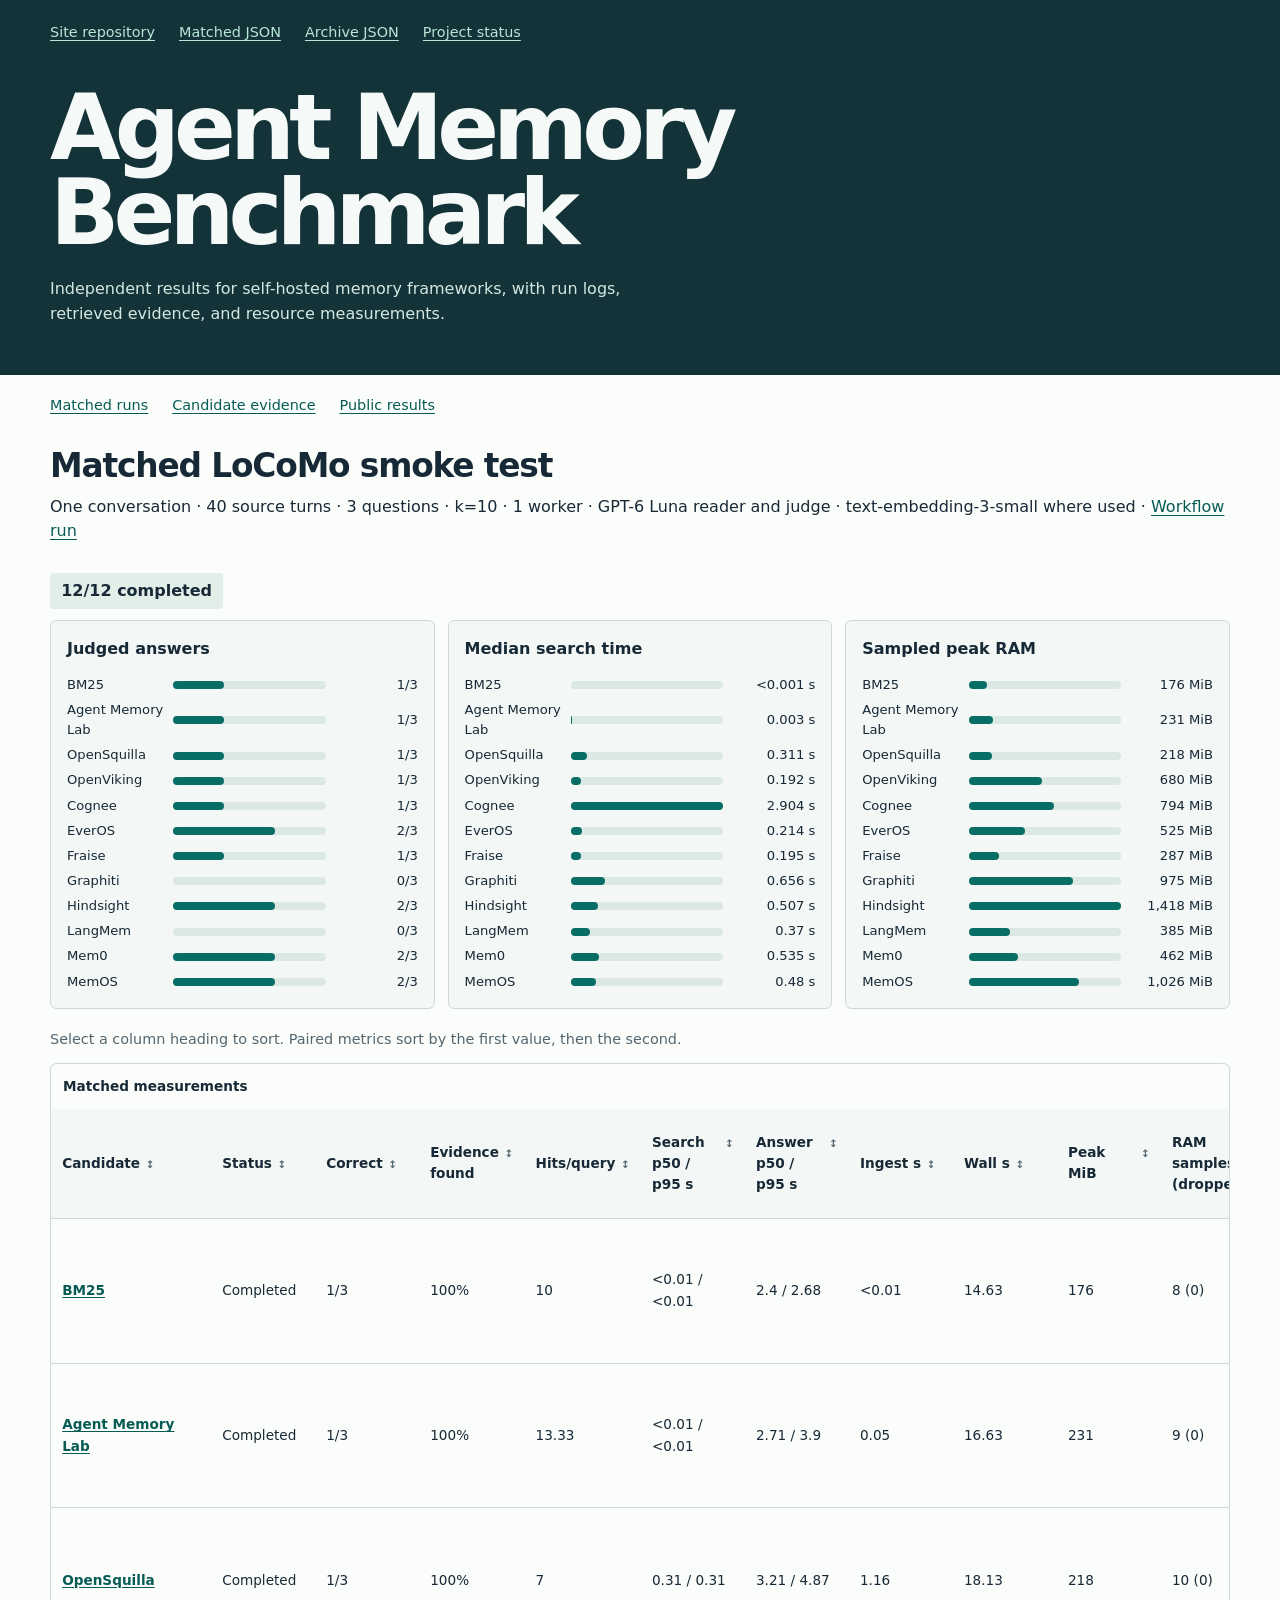
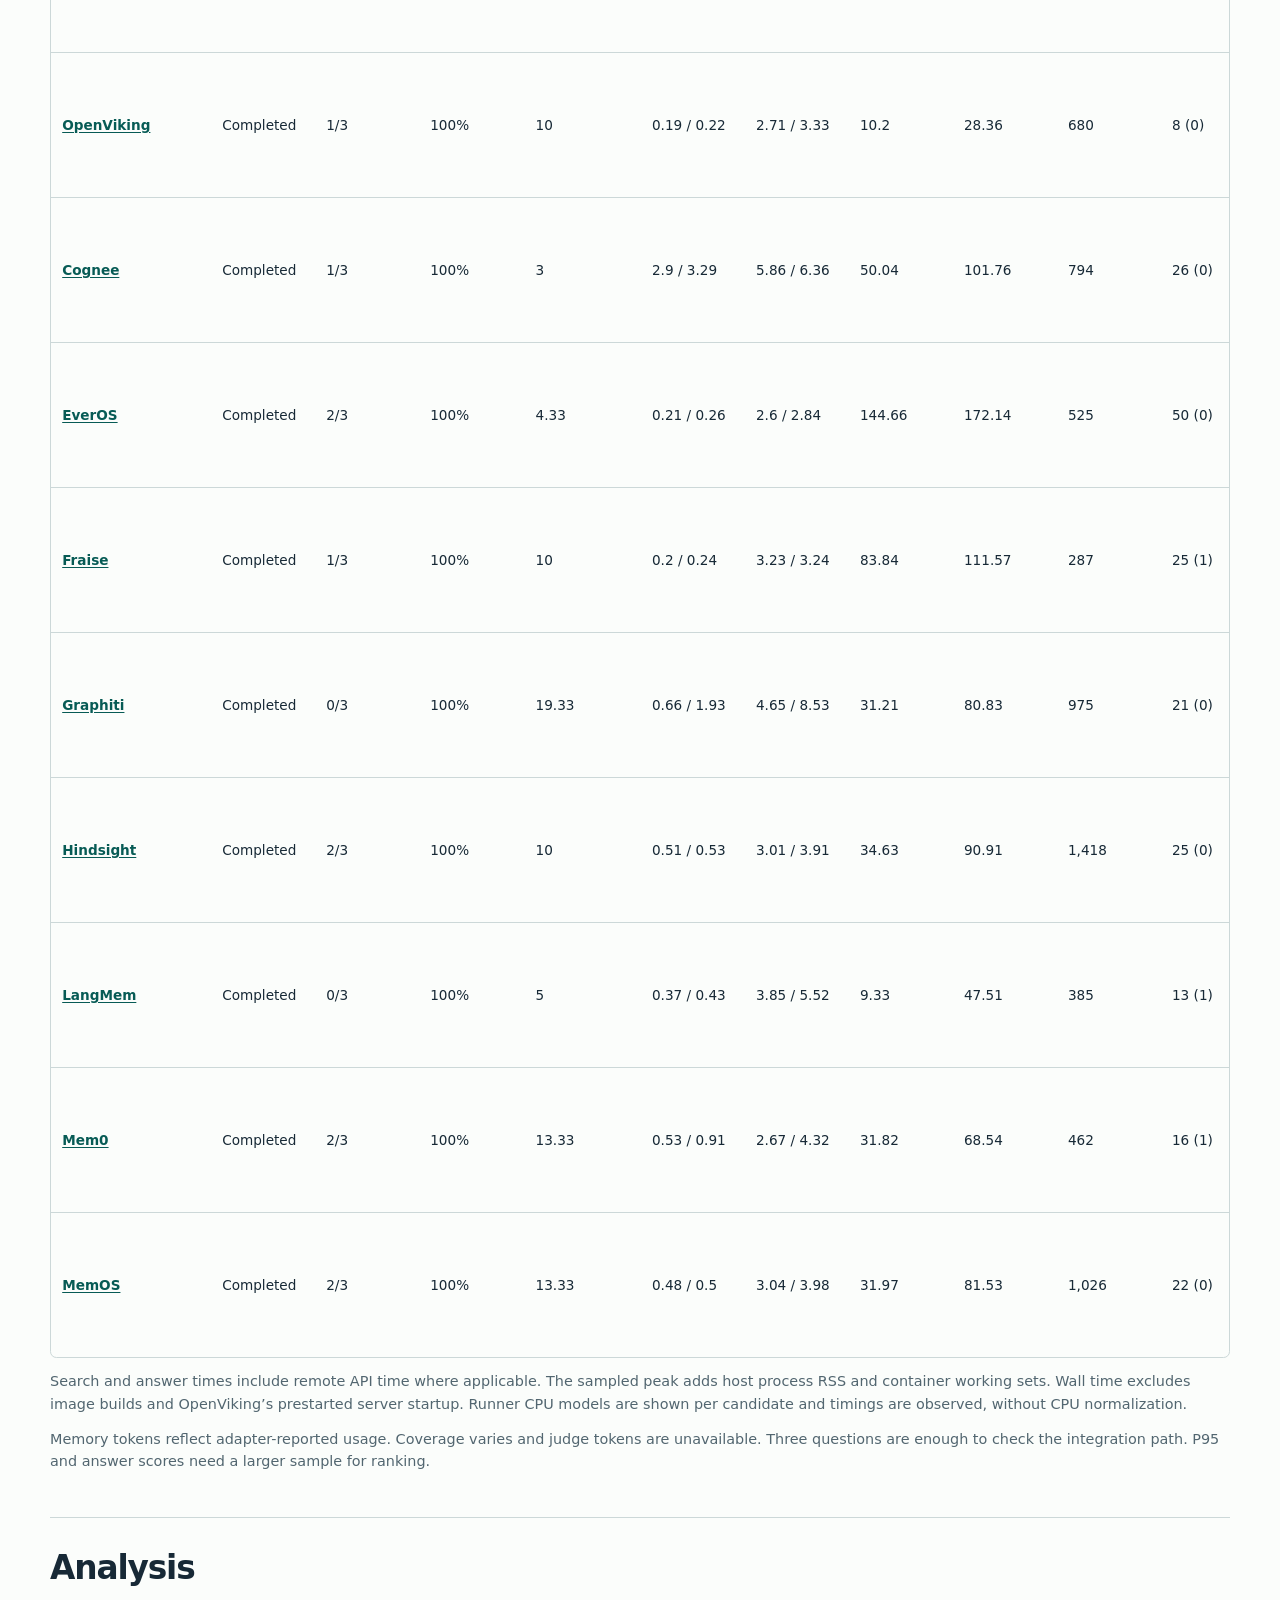
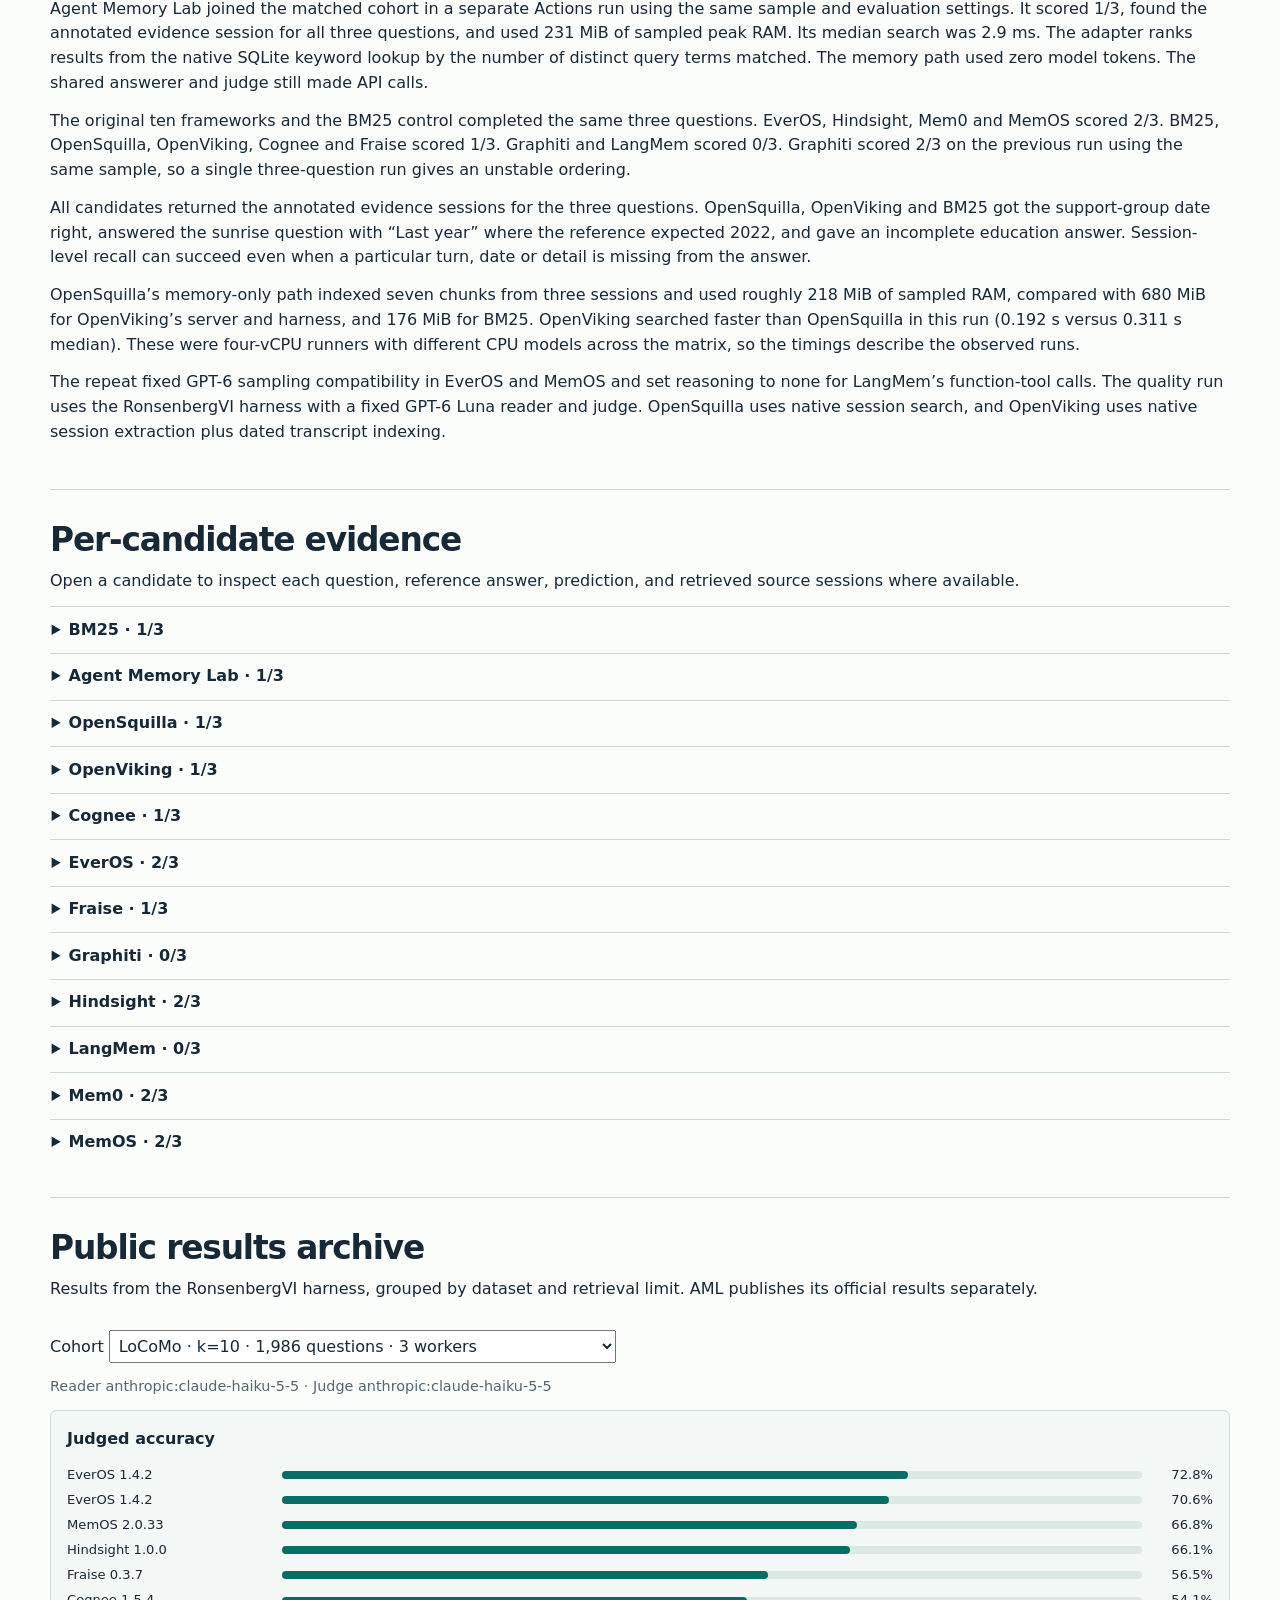
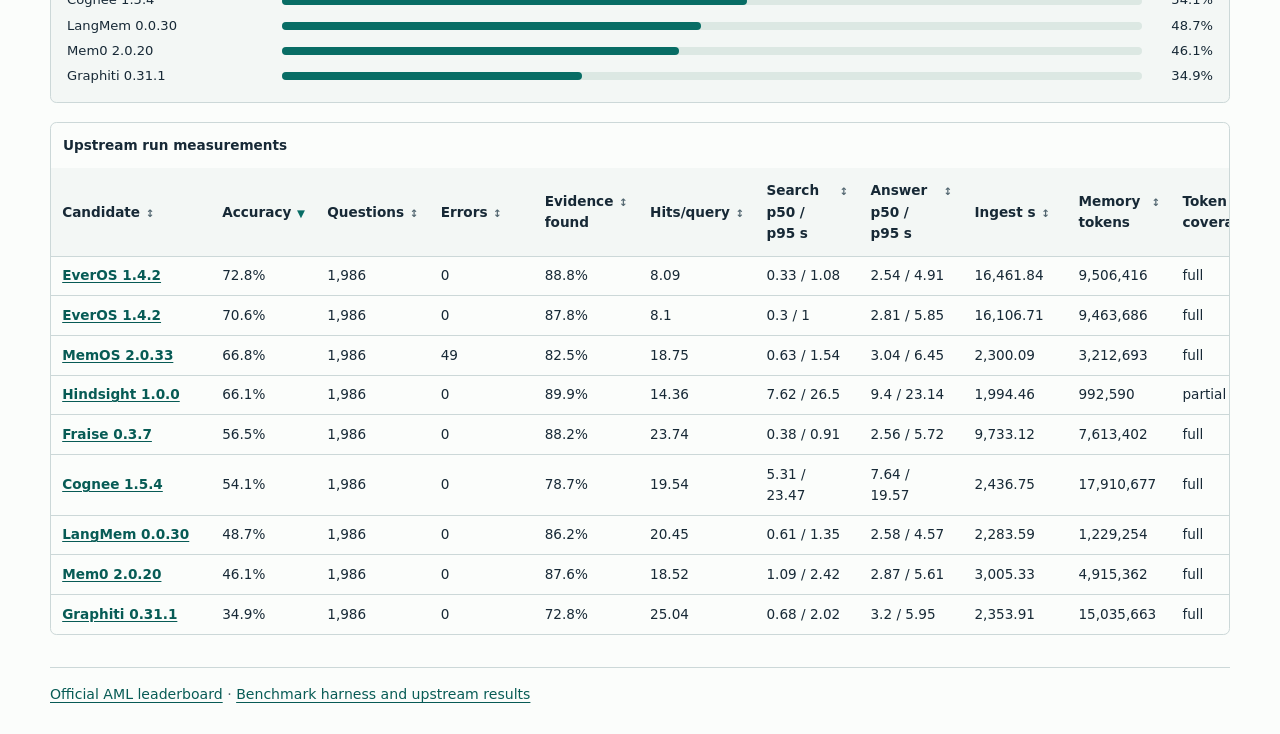
==== site/index.html @ 1ddfe149 "docs: record the Agent Memory Lab comparison" ====
<!doctype html>
<html lang="en">
<head>
  <meta charset="utf-8">
  <meta name="viewport" content="width=device-width,initial-scale=1">
  <title>Agent Memory Benchmark | Independent results</title>
  <link rel="stylesheet" href="style.css?v=3">
  <script src="dashboard.js?v=4" defer></script>
</head>
<body>
  <header>
    <div class="wrap">
      <nav aria-label="Sources">
        <a href="https://github.com/yulongbai-nov/agent-memory-leaderboard">Site repository</a>
        <a href="results.json?v=4">Matched JSON</a>
        <a href="archive.json">Archive JSON</a>
        <a href="https://github.com/yulongbai-nov/agent-memory-leaderboard/blob/feat/textual-memory-adapters/PROJECT_STATUS.md">Project status</a>
      </nav>
      <h1>Agent Memory<br>Benchmark</h1>
      <p>Independent results for self-hosted memory frameworks, with run logs, retrieved evidence, and resource measurements.</p>
    </div>
  </header>
  <main class="wrap">
    <nav class="sections" aria-label="Leaderboard sections">
      <a href="#matched">Matched runs</a><a href="#evidence-title">Candidate evidence</a><a href="#archive">Public results</a>
    </nav>
    <section aria-labelledby="matched">
      <div class="section-heading">
        <div><h2 id="matched">Matched LoCoMo smoke test</h2><p id="protocol">One conversation · 40 source turns · 3 questions · k=10 · 1 worker</p></div>
        <span id="completion" role="status">Loading results…</span>
      </div>
      <div id="charts" class="charts"></div>
      <p class="note">Select a column heading to sort. Paired metrics sort by the first value, then the second.</p>
      <div class="scroller" tabindex="0" role="region" aria-label="Matched measurements">
        <table id="matched-table"><caption>Matched measurements</caption></table>
      </div>
      <p class="note">Search and answer times include remote API time where applicable. The sampled peak adds host process RSS and container working sets. Wall time excludes image builds and OpenViking’s prestarted server startup. Runner CPU models are shown per candidate and timings are observed, without CPU normalization.</p>
      <p class="note">Memory tokens reflect adapter-reported usage. Coverage varies and judge tokens are unavailable. Three questions are enough to check the integration path. P95 and answer scores need a larger sample for ranking.</p>
    </section>
    <section aria-labelledby="findings">
      <h2 id="findings">Analysis</h2>
      <div id="analysis"></div>
    </section>
    <section aria-labelledby="evidence-title">
      <h2 id="evidence-title">Per-candidate evidence</h2>
      <p>Open a candidate to inspect each question, reference answer, prediction, and retrieved source sessions where available.</p>
      <div id="evidence"></div>
    </section>
    <section aria-labelledby="archive">
      <div class="section-heading">
        <div><h2 id="archive">Public results archive</h2><p>Results from the RonsenbergVI harness, grouped by dataset and retrieval limit. AML publishes its official results separately.</p></div>
        <label>Cohort <select id="cohort"></select></label>
      </div>
      <p id="archive-models" class="note"></p>
      <div id="archive-chart" class="charts"></div>
      <div class="scroller" tabindex="0" role="region" aria-label="Upstream run measurements">
        <table id="archive-table"><caption>Upstream run measurements</caption></table>
      </div>
    </section>
  </main>
  <footer><div class="wrap">
    <p><a href="https://agentmemoryleaderboard.ai/home">Official AML leaderboard</a> · <a href="https://github.com/RonsenbergVI/agent-memory-benchmarks">Benchmark harness and upstream results</a></p>
  </div></footer>
</body>
</html>
---- site/style.css ----
:root {
  color-scheme: light;
  --ink: #172936;
  --muted: #526670;
  --accent: #086d65;
  --rule: #ccd8d8;
  --surface: #f3f7f5;
  font: 16px/1.55 "Instrument Sans", Inter, system-ui, sans-serif;
  color: var(--ink);
  background: #fbfdfb;
}
* { box-sizing: border-box; }
body { margin: 0; }
.wrap { width: min(1180px, calc(100% - 2.5rem)); margin: 0 auto; }
header { background: #143338; color: #f5faf8; padding: 1.3rem 0 3rem; }
nav { display: flex; flex-wrap: wrap; gap: .7rem 1.5rem; font-size: .9rem; }
header a { color: #b7e5d8; }
h1 { font-size: clamp(2.8rem, 8vw, 5.7rem); line-height: .94; letter-spacing: -.065em; margin: 2.6rem 0 1.3rem; }
h2 { line-height: 1.15; margin: 0 0 .55rem; letter-spacing: -.035em; font-size: clamp(1.45rem, 4vw, 2.05rem); }
h3 { font-size: 1rem; margin: 0 0 .8rem; }
p { margin: 0 0 .8rem; }
header p { color: #d4e7e2; max-width: 36rem; margin: 0; }
section { padding: 2rem 0; border-bottom: 1px solid var(--rule); }
.section-heading { display: flex; justify-content: space-between; align-items: start; gap: 1rem; flex-wrap: wrap; margin-bottom: .7rem; }
#completion { background: #e2efe9; padding: .35rem .7rem; font-weight: 650; border-radius: .25rem; }
a { color: #075b55; text-underline-offset: .18em; }
a:focus-visible, summary:focus-visible, select:focus-visible, .scroller:focus-visible { outline: 2px solid var(--accent); outline-offset: 2px; }
.charts { display: grid; grid-template-columns: repeat(auto-fit, minmax(min(100%, 300px), 1fr)); gap: .8rem; margin-bottom: 1.2rem; }
.chart { background: var(--surface); border: 1px solid var(--rule); padding: 1rem; border-radius: .4rem; }
.chart-row { display: grid; grid-template-columns: 6.2rem minmax(2rem, 1fr) 5.3rem; align-items: center; gap: .45rem; font-size: .82rem; }
.chart-row + .chart-row { margin-top: .3rem; }
.chart-value { text-align: right; }
.track { display: block; height: .5rem; background: #dce8e3; border-radius: 1rem; }
.fill { display: block; height: 100%; background: var(--accent); border-radius: inherit; }
.scroller { overflow-x: auto; border: 1px solid var(--rule); border-radius: .4rem; }
table { border-collapse: collapse; width: 100%; font-size: .85rem; }
caption { text-align: left; font-weight: 700; padding: .75rem; }
td, th { text-align: left; padding: .55rem .7rem; border-bottom: 1px solid var(--rule); min-width: 6.5rem; }
thead { background: var(--surface); }
tbody tr:last-child > * { border-bottom: 0; }
td, .chart-value { font-variant-numeric: tabular-nums; }
td:first-child, th:first-child { min-width: 10rem; }
.note { font-size: .9rem; color: var(--muted); margin-top: .75rem; }
details { border-top: 1px solid var(--rule); padding: .65rem .1rem; }
summary { cursor: pointer; font-weight: 650; }
.details-body { padding: .7rem 1rem 0; }
.question { padding: .7rem 0; border-top: 1px solid var(--rule); }
.question p { margin: .2rem 0; overflow-wrap: anywhere; }
select { font: inherit; padding: .3rem; max-width: min(100%, 42rem); color: inherit; }
footer { font-size: .88rem; padding: 1rem 0; color: var(--muted); }
.sections { padding-top: 1.2rem; }
#archive-chart .chart-row { grid-template-columns: minmax(8rem, 13rem) minmax(2rem, 1fr) 4rem; }

.sort-column {
  display: inline-flex;
  align-items: baseline;
  gap: .35rem;
  padding: .2rem 0;
  border: 0;
  background: transparent;
  color: inherit;
  text-align: left;
  font: inherit;
  cursor: pointer;
}
.sort-column:hover { color: var(--accent); }
.sort-column:focus-visible { outline: 2px solid var(--accent); outline-offset: 3px; }
.sort-arrow { color: var(--muted); font-size: .76em; }
[aria-sort] .sort-arrow { color: var(--accent); }
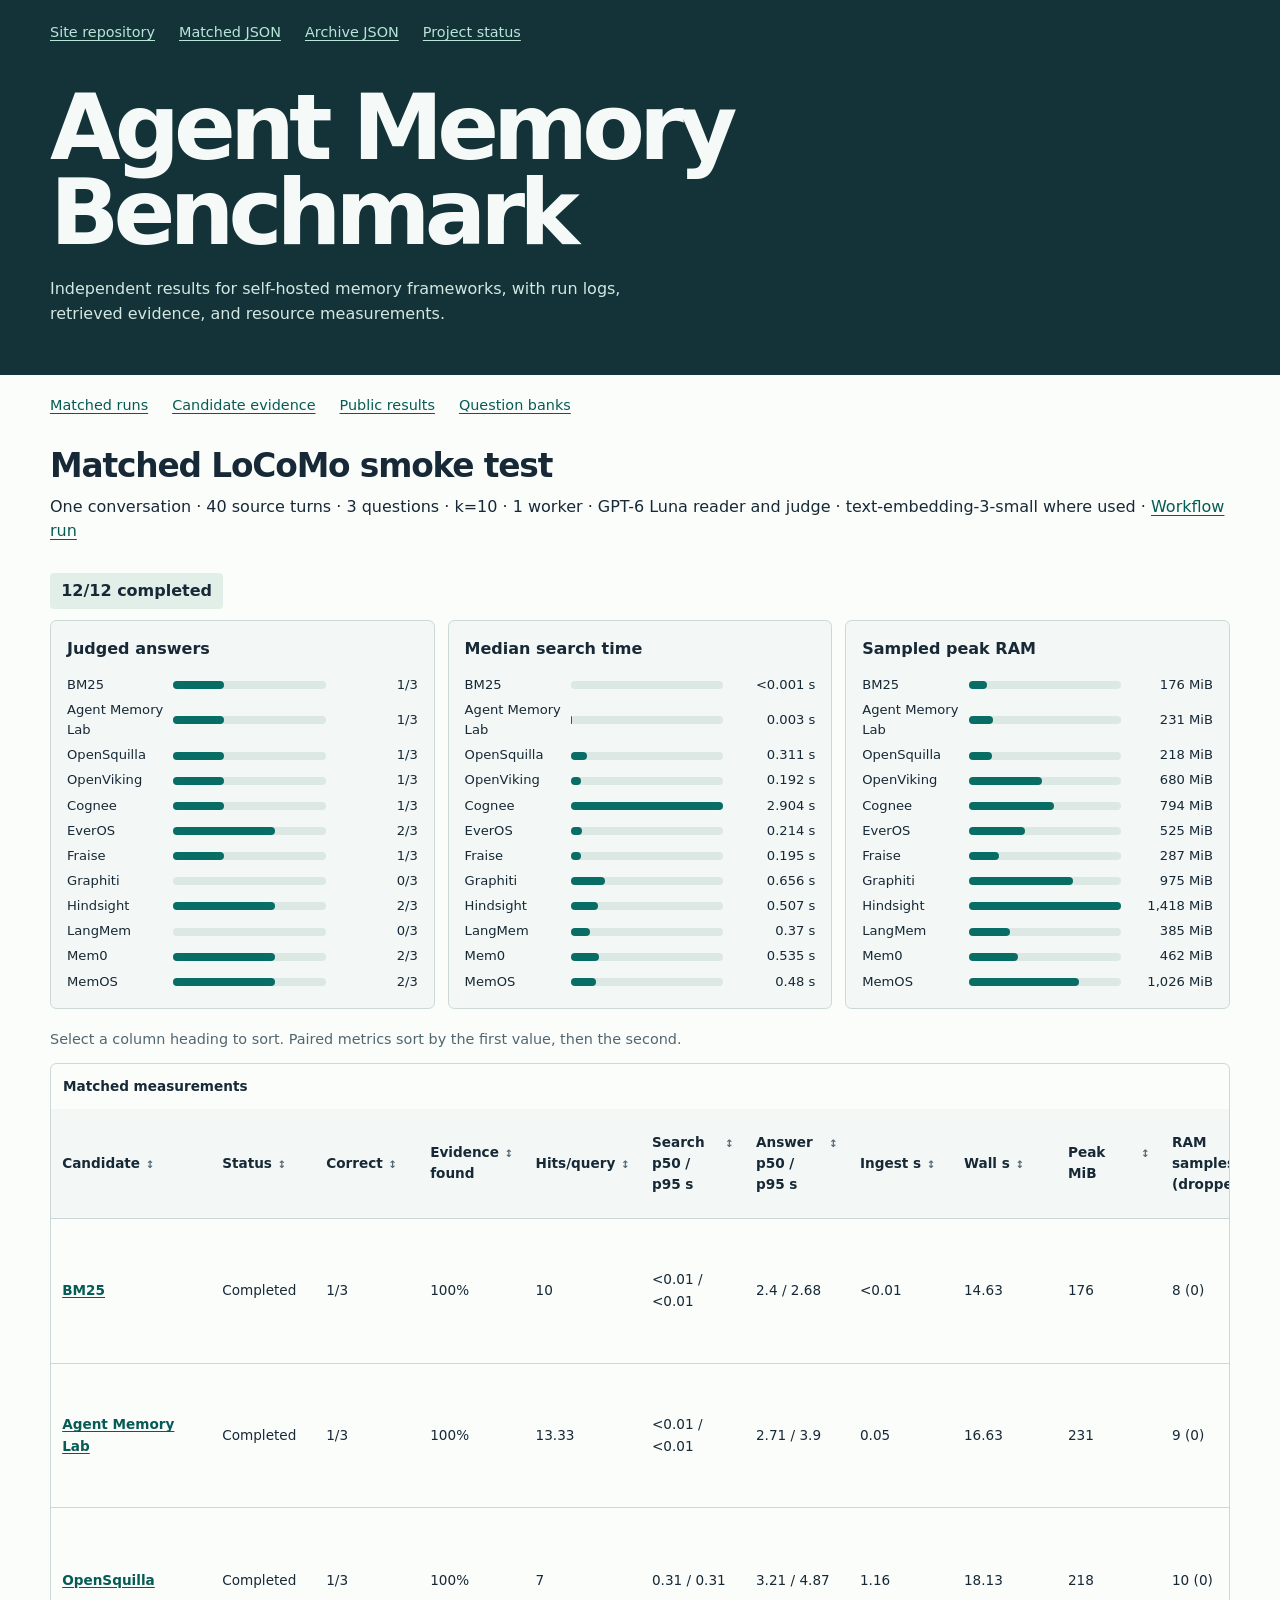
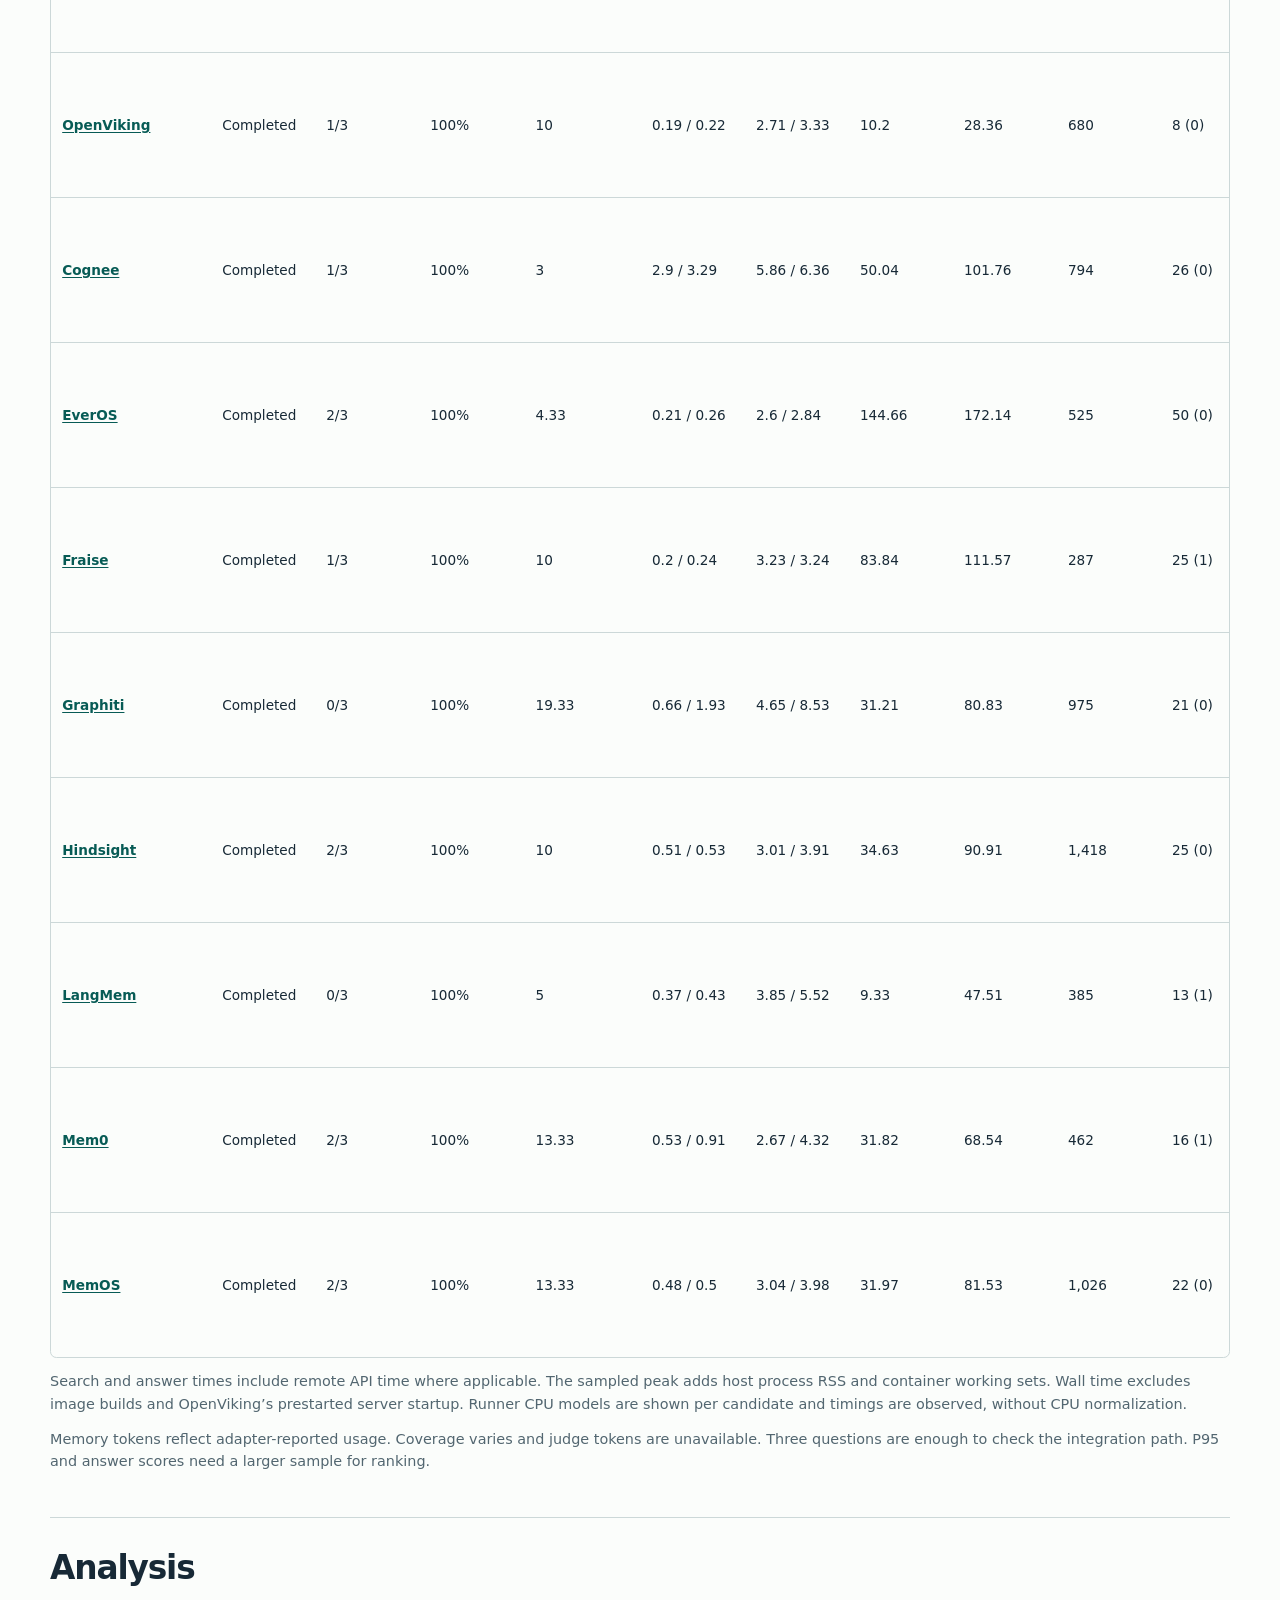
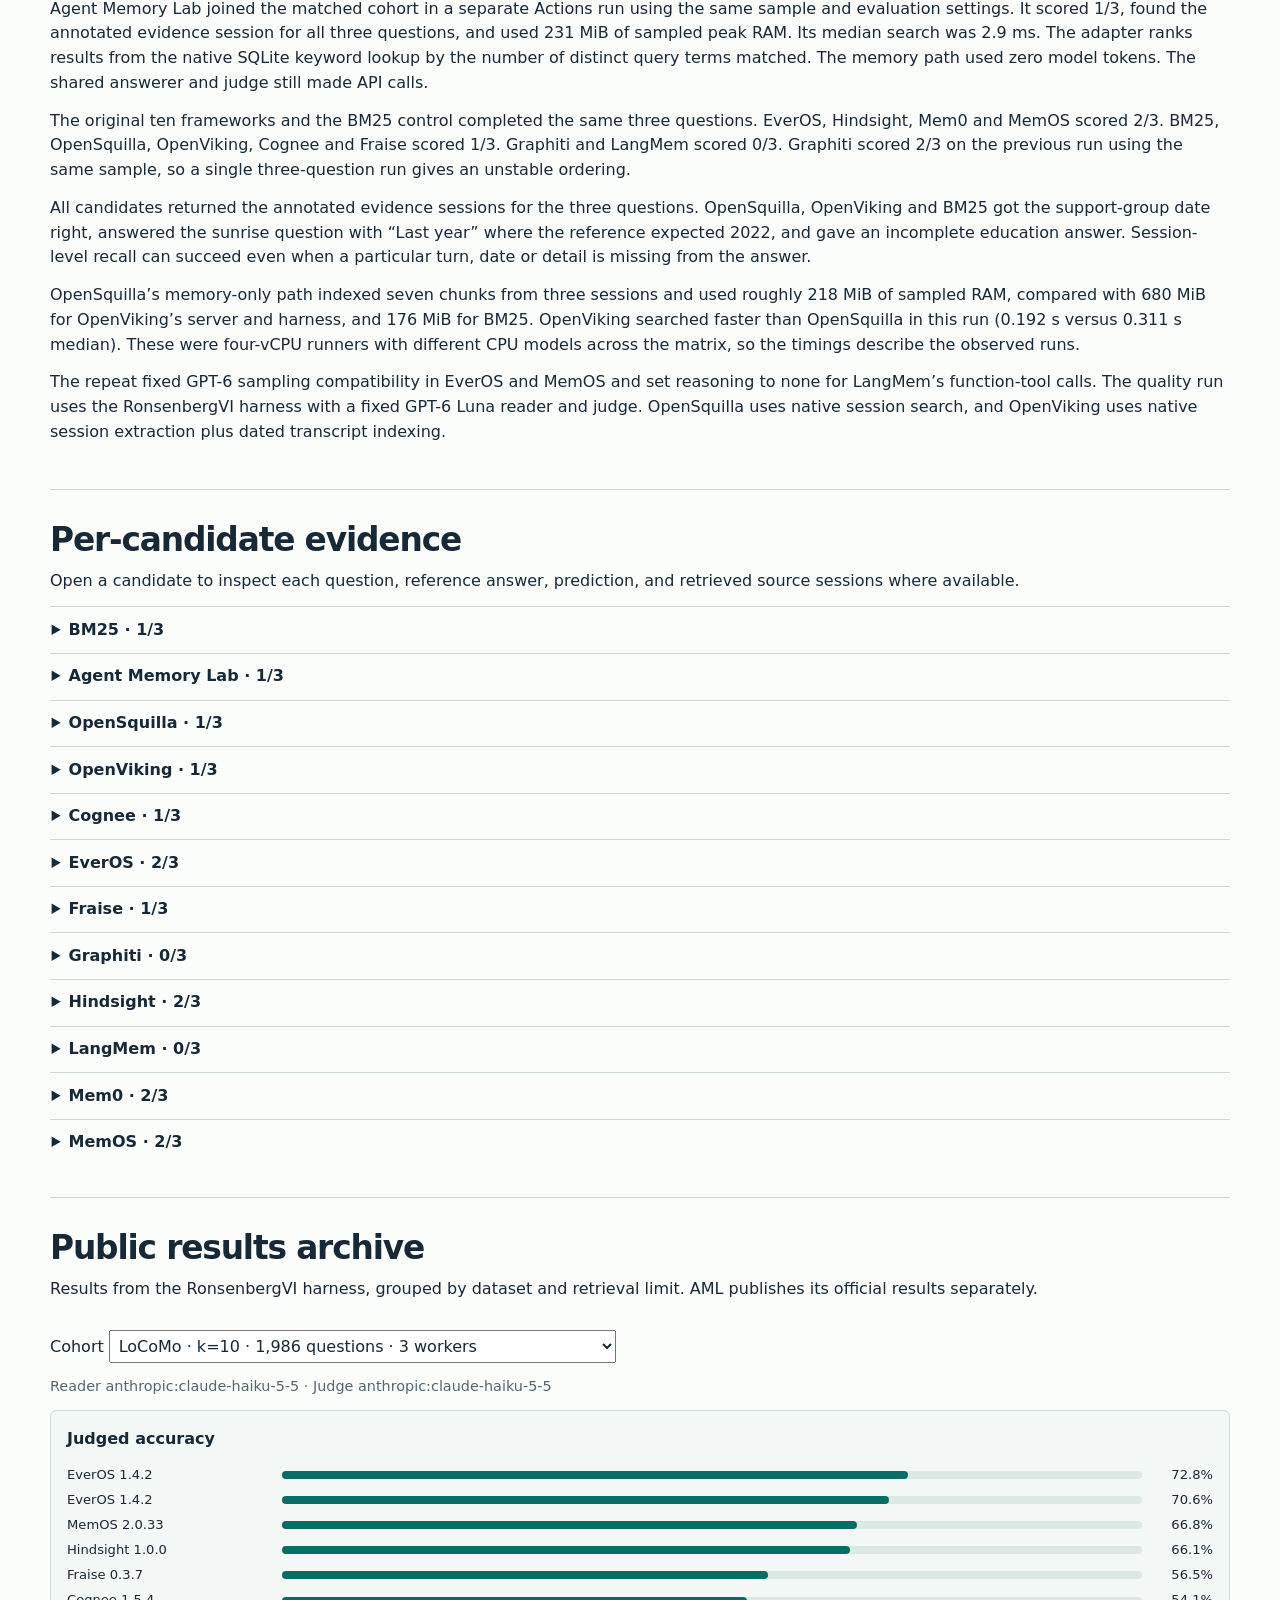
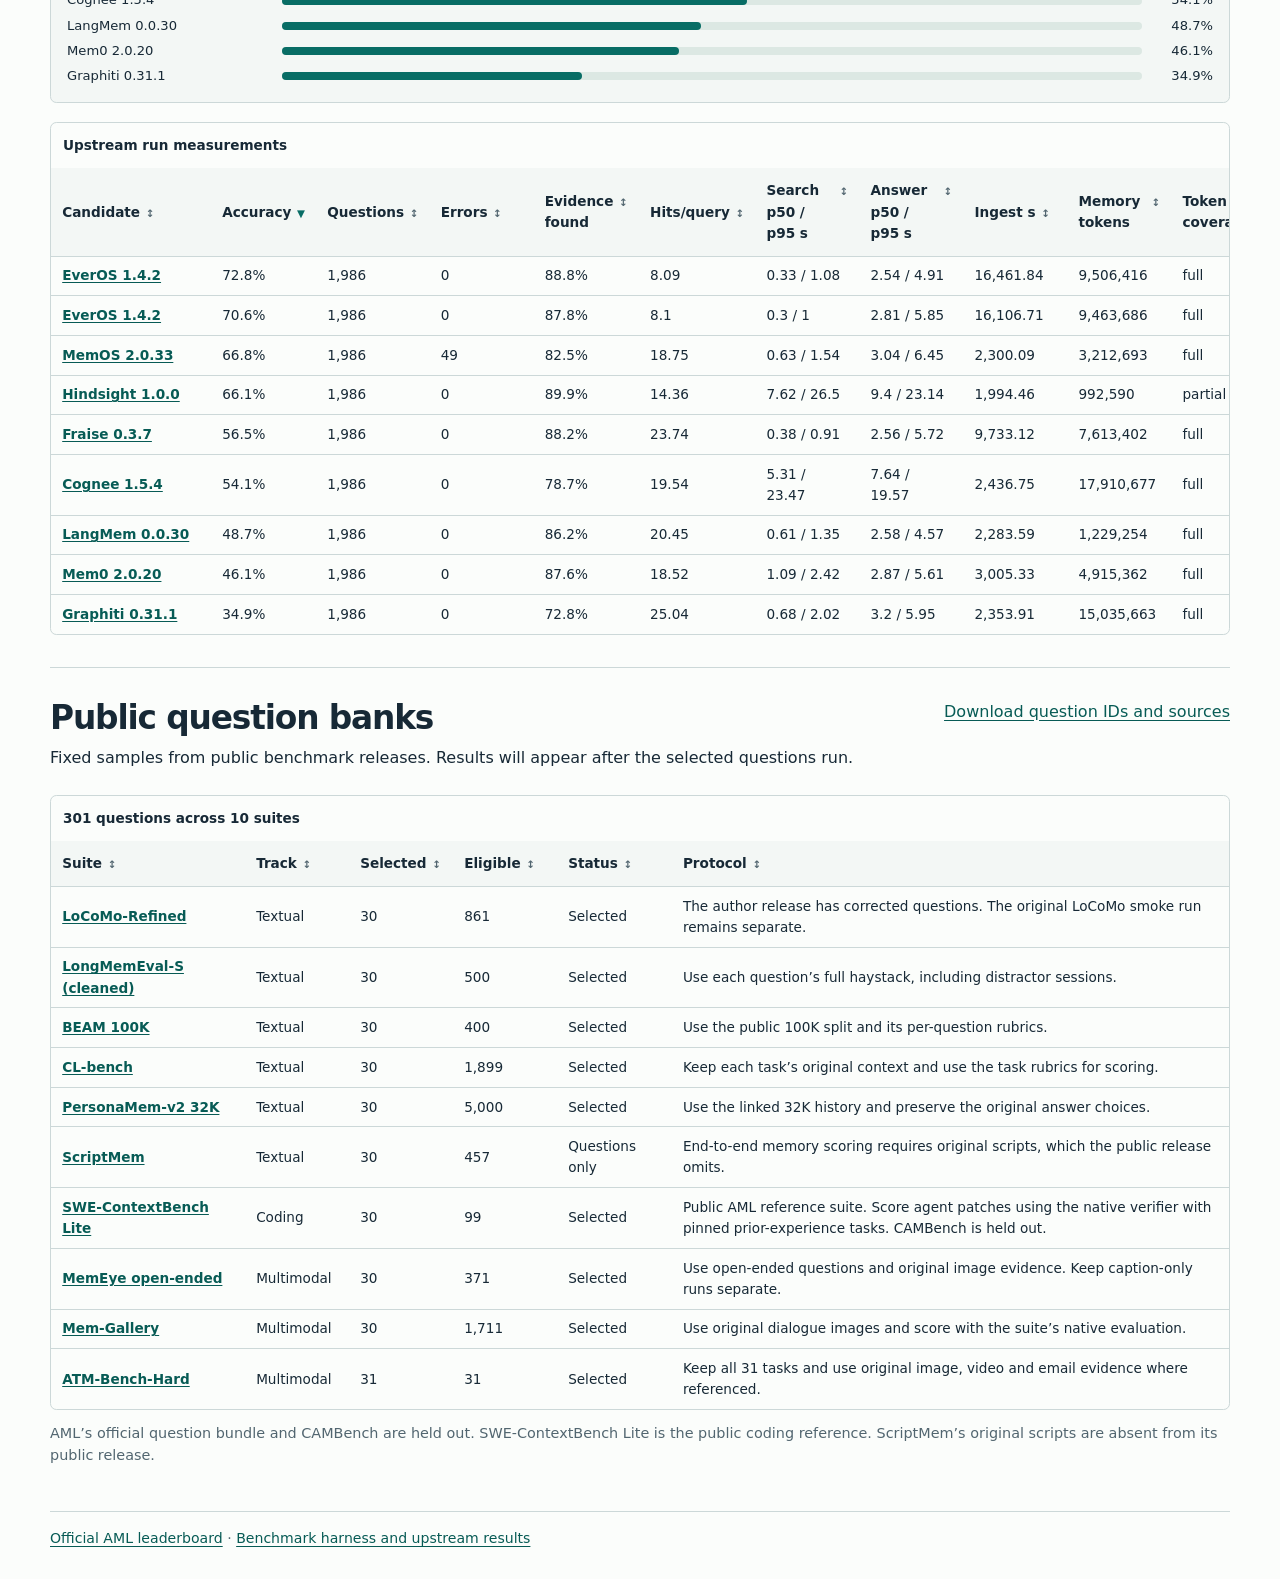
==== commit 6c9d4907: "feat: pin benchmark questions across all three tracks" ====
--- a/site/index.html
+++ b/site/index.html
@@ -4,8 +4,8 @@
   <meta charset="utf-8">
   <meta name="viewport" content="width=device-width,initial-scale=1">
   <title>Agent Memory Benchmark | Independent results</title>
-  <link rel="stylesheet" href="style.css?v=3">
-  <script src="dashboard.js?v=4" defer></script>
+  <link rel="stylesheet" href="style.css?v=5">
+  <script src="dashboard.js?v=5" defer></script>
 </head>
 <body>
   <header>
@@ -22,7 +22,7 @@
   </header>
   <main class="wrap">
     <nav class="sections" aria-label="Leaderboard sections">
-      <a href="#matched">Matched runs</a><a href="#evidence-title">Candidate evidence</a><a href="#archive">Public results</a>
+      <a href="#matched">Matched runs</a><a href="#evidence-title">Candidate evidence</a><a href="#archive">Public results</a><a href="#question-banks">Question banks</a>
     </nav>
     <section aria-labelledby="matched">
       <div class="section-heading">
@@ -57,6 +57,16 @@
         <table id="archive-table"><caption>Upstream run measurements</caption></table>
       </div>
     </section>
+    <section aria-labelledby="question-banks">
+      <div class="section-heading">
+        <div><h2 id="question-banks">Public question banks</h2><p>Fixed samples from public benchmark releases. Results will appear after the selected questions run.</p></div>
+        <a href="question-banks.json">Download question IDs and sources</a>
+      </div>
+      <div class="scroller" tabindex="0" role="region" aria-label="Question bank coverage">
+        <table id="bank-table"><caption id="bank-caption">Question bank coverage</caption></table>
+      </div>
+      <p class="note">AML’s official question bundle and CAMBench are held out. SWE-ContextBench Lite is the public coding reference. ScriptMem’s original scripts are absent from its public release.</p>
+    </section>
   </main>
   <footer><div class="wrap">
     <p><a href="https://agentmemoryleaderboard.ai/home">Official AML leaderboard</a> · <a href="https://github.com/RonsenbergVI/agent-memory-benchmarks">Benchmark harness and upstream results</a></p>
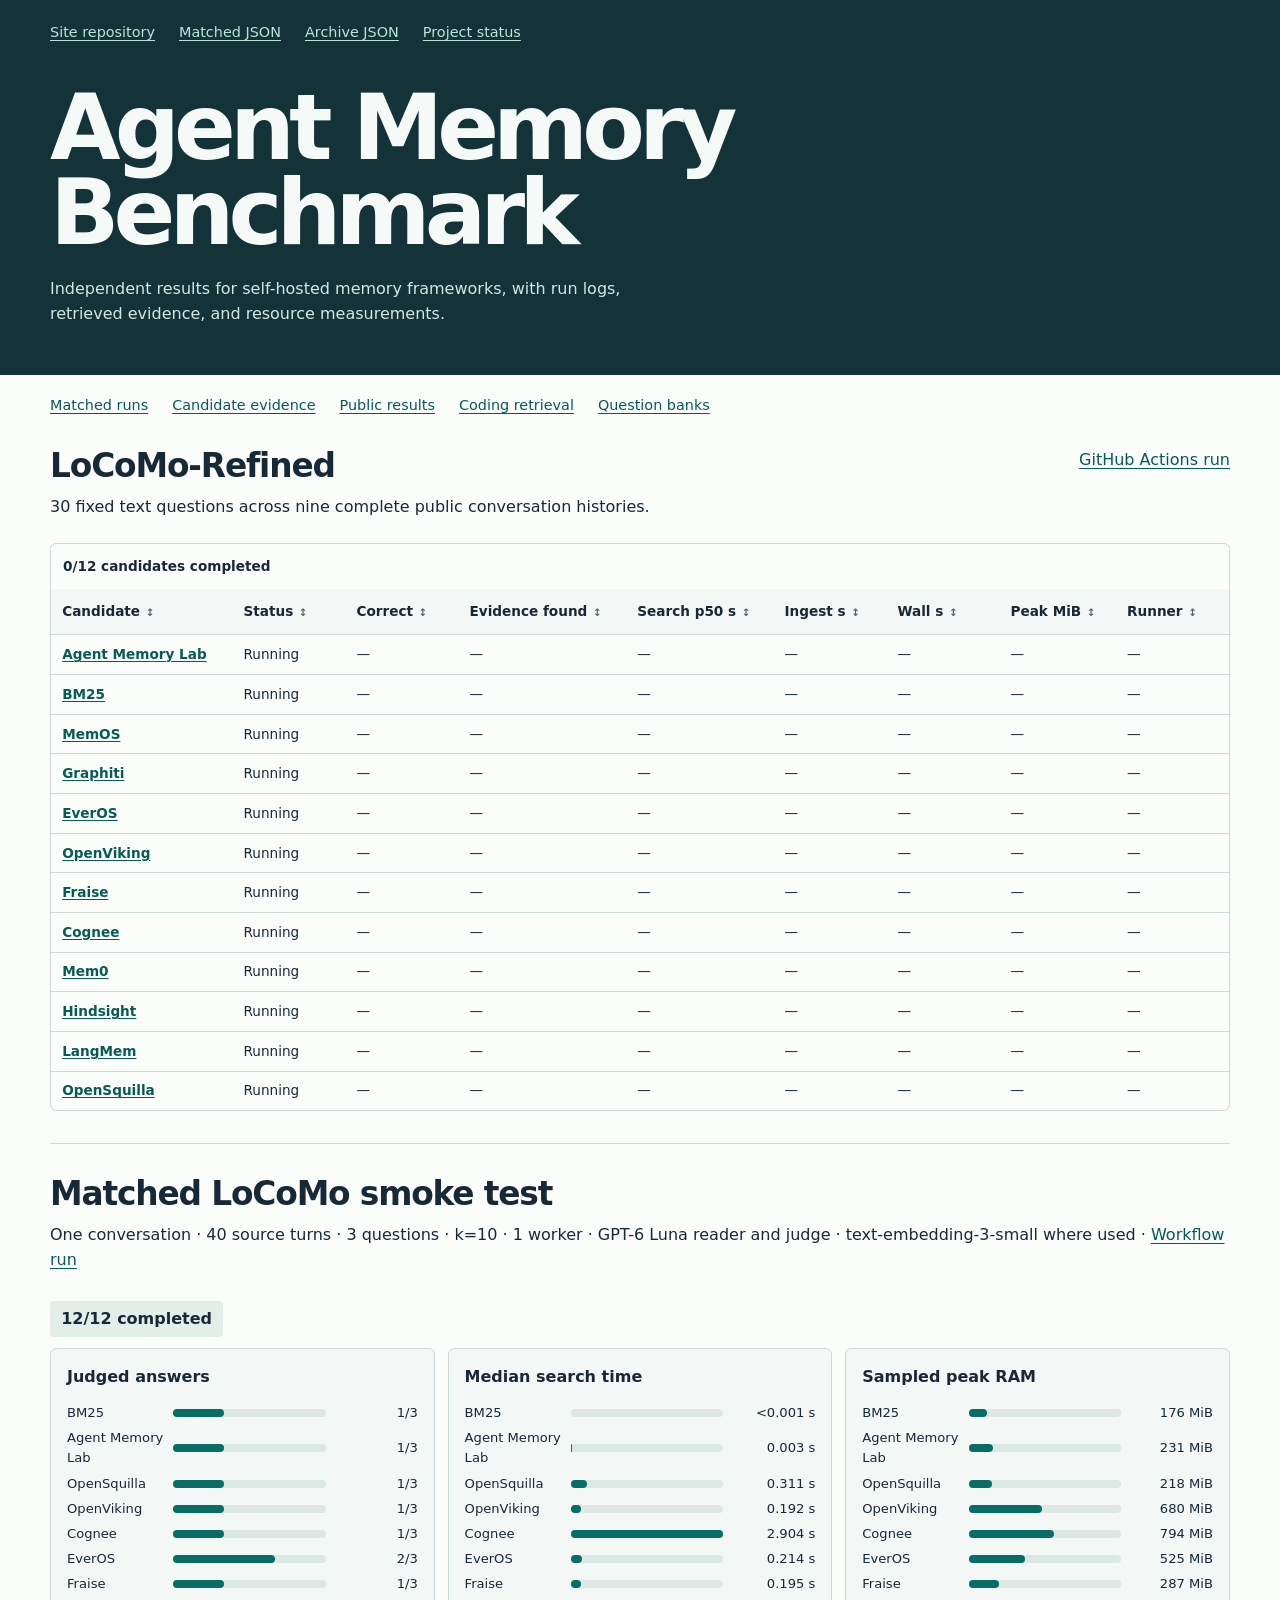
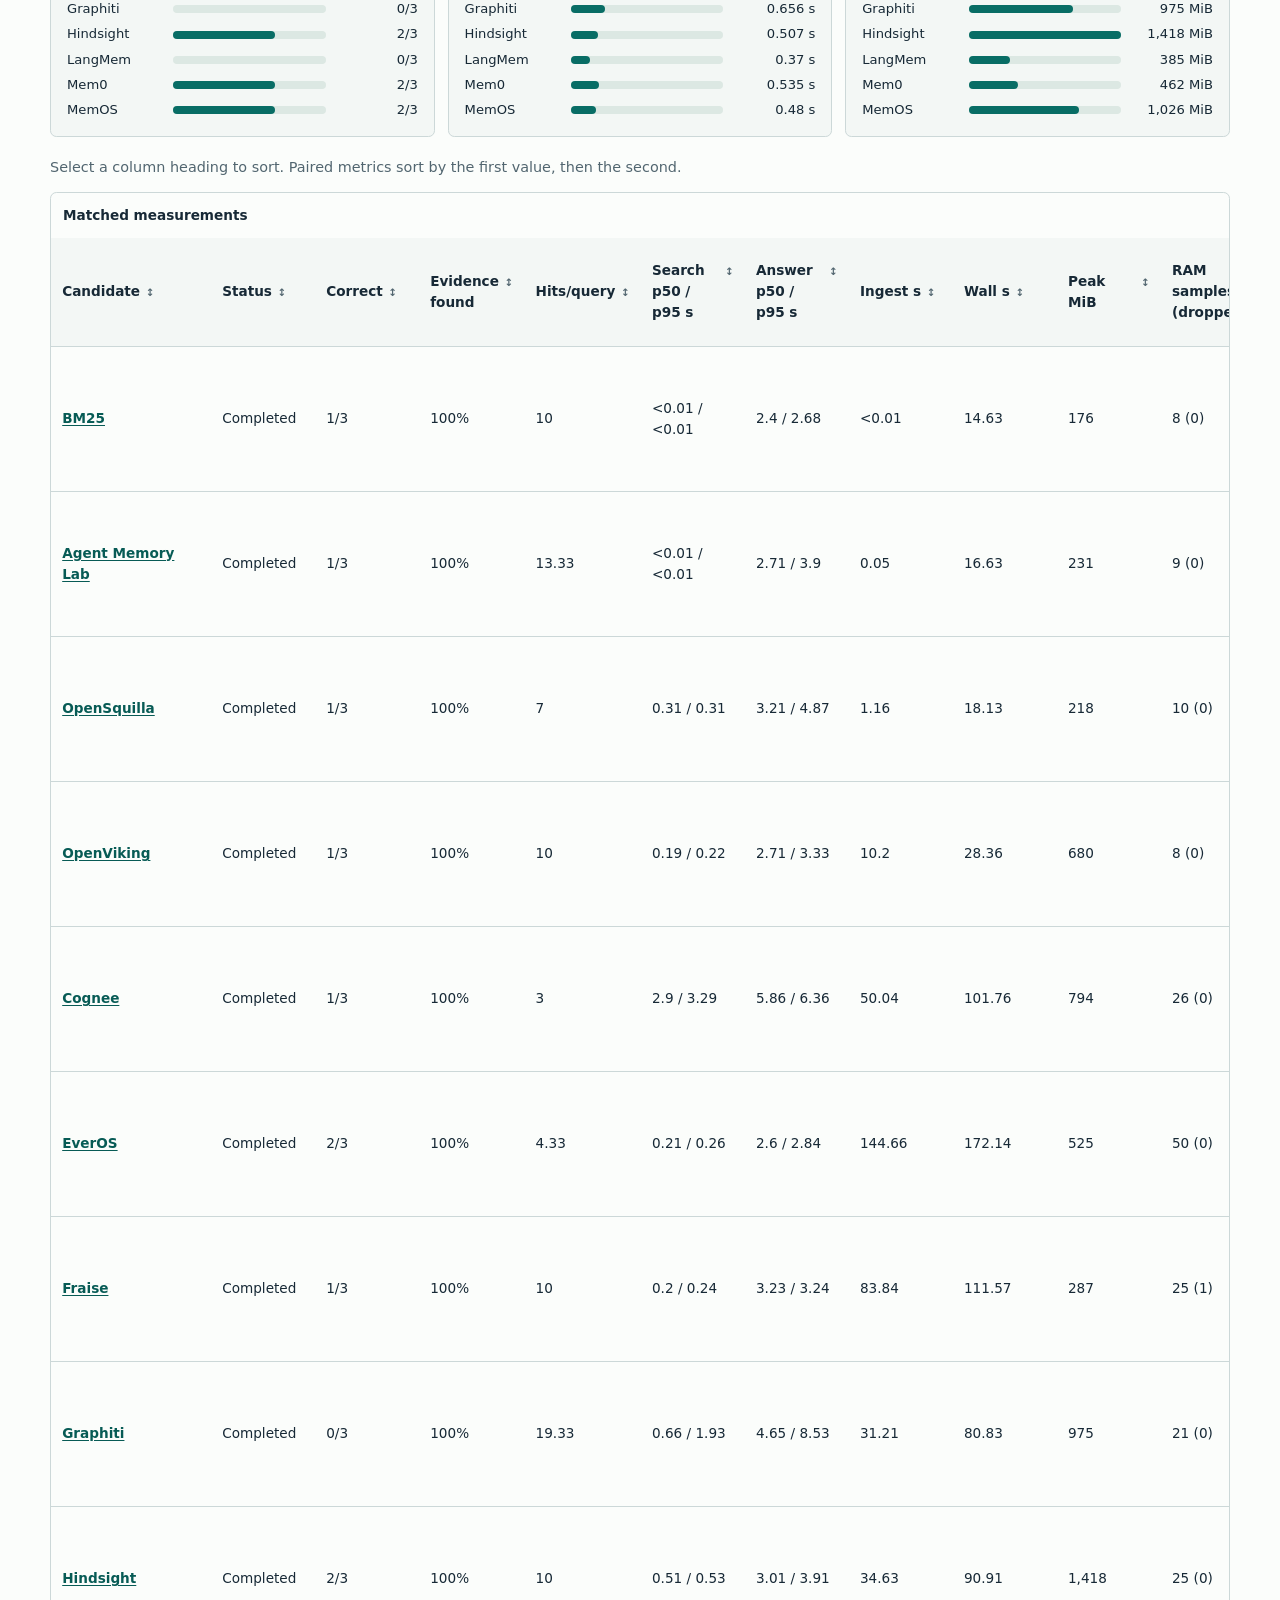
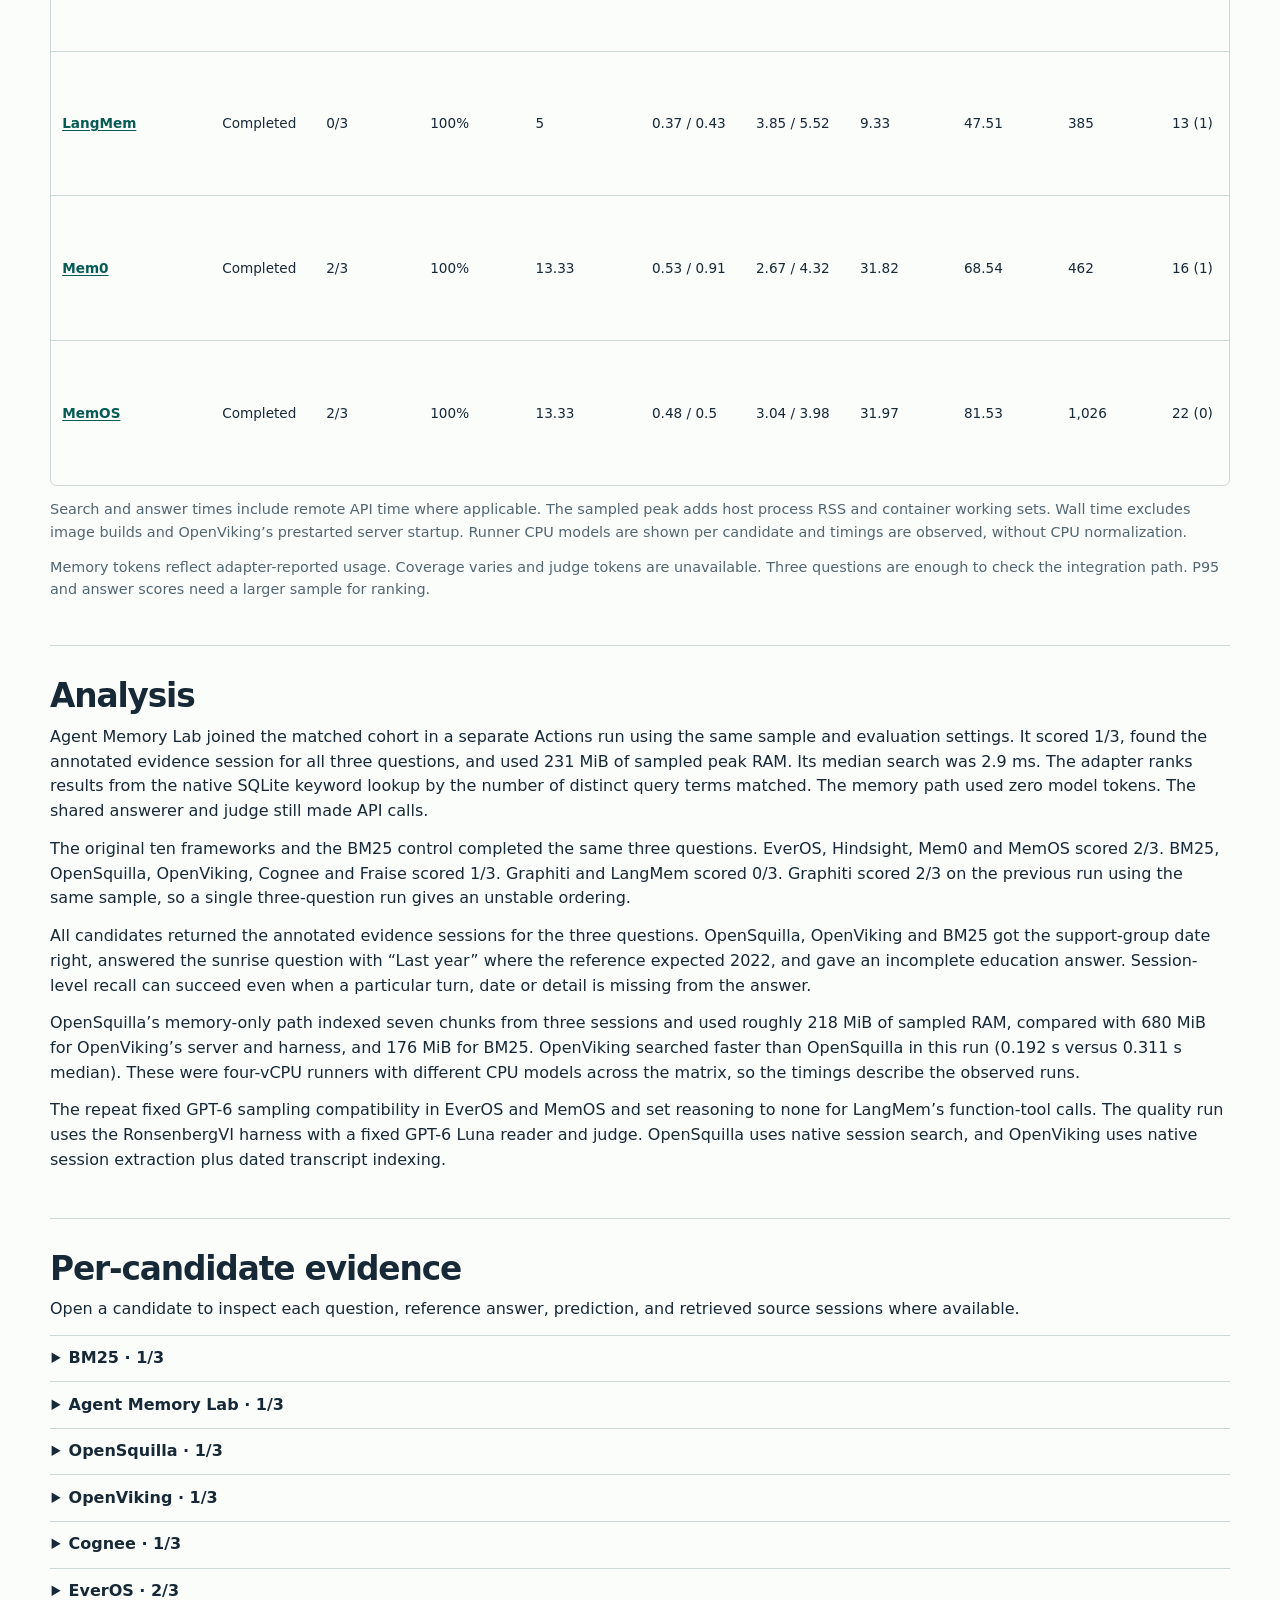
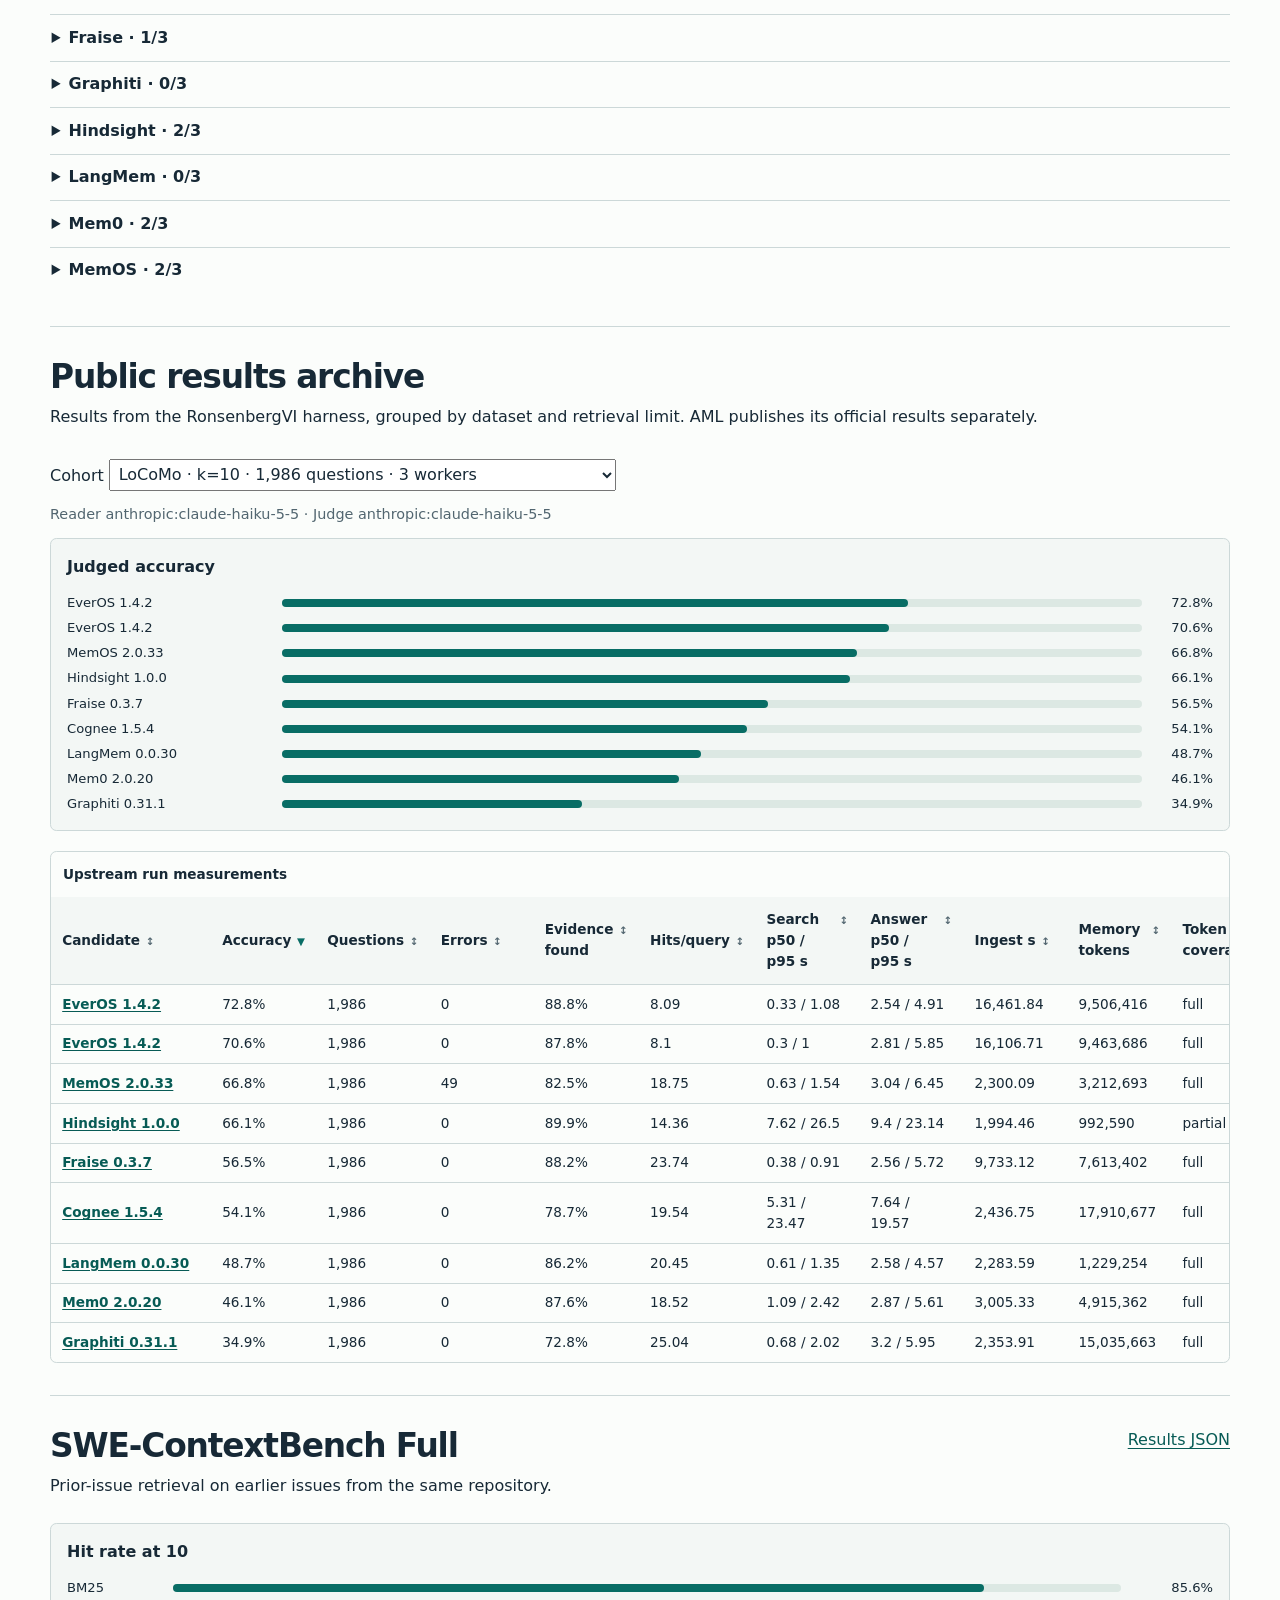
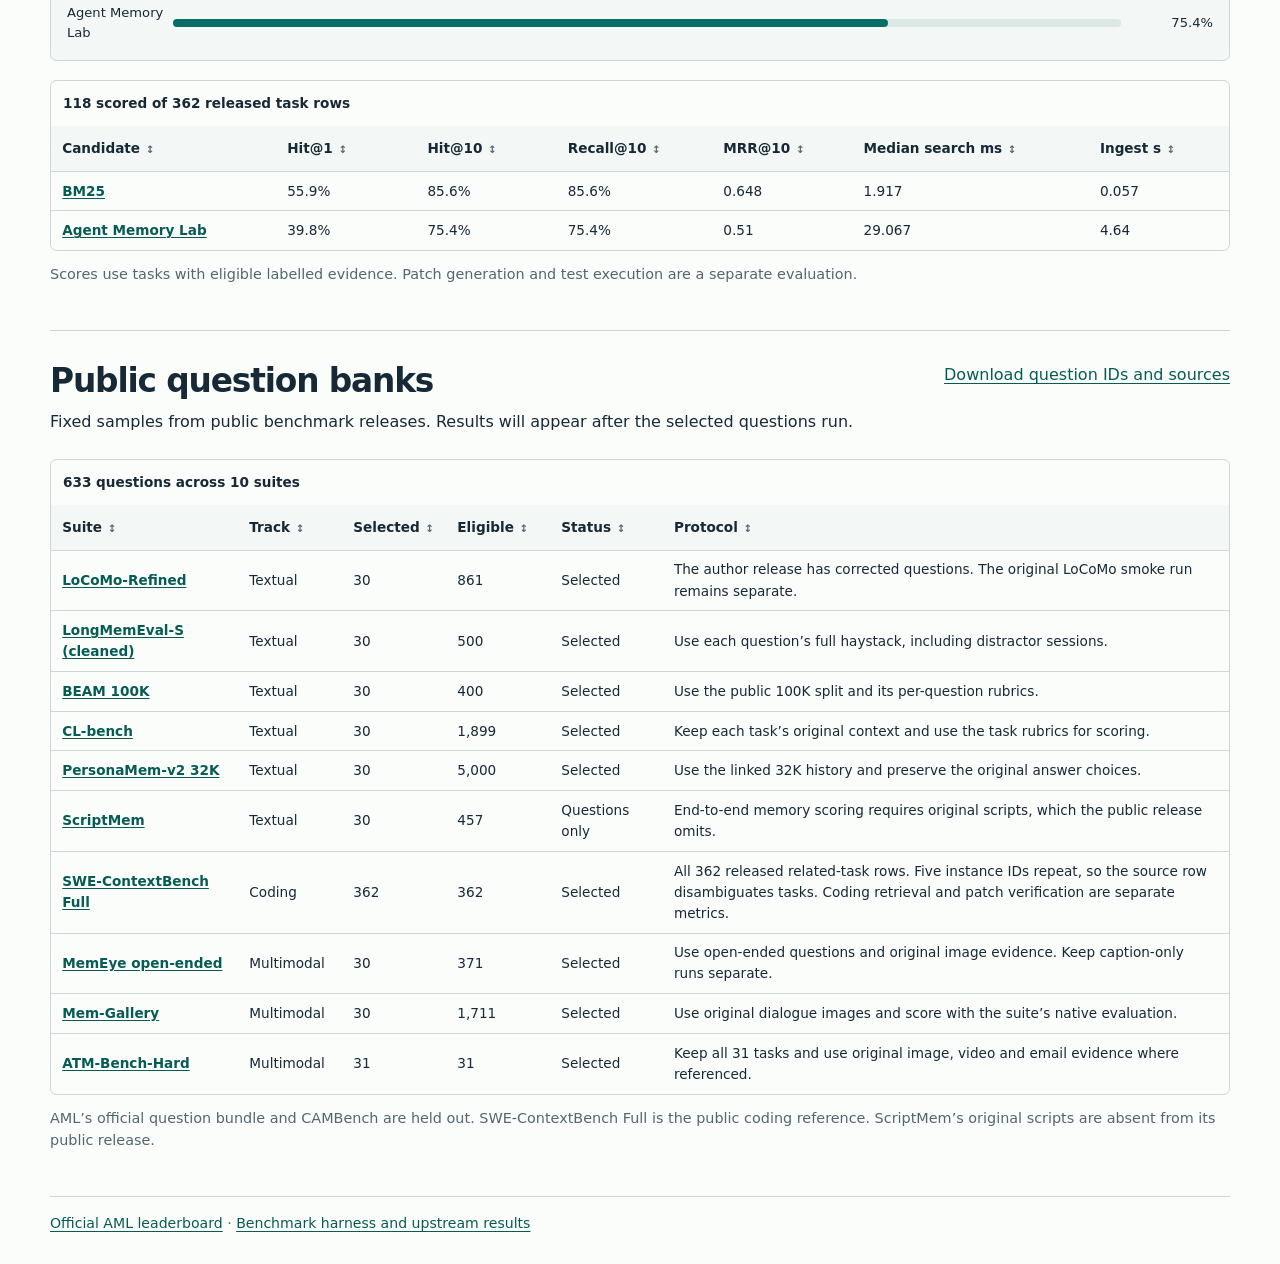
==== commit e81cec9a: "feat: add the complete coding task bank and retrieval results" ====
--- a/site/index.html
+++ b/site/index.html
@@ -5,7 +5,7 @@
   <meta name="viewport" content="width=device-width,initial-scale=1">
   <title>Agent Memory Benchmark | Independent results</title>
   <link rel="stylesheet" href="style.css?v=5">
-  <script src="dashboard.js?v=5" defer></script>
+  <script src="dashboard.js?v=6" defer></script>
 </head>
 <body>
   <header>
@@ -22,8 +22,17 @@
   </header>
   <main class="wrap">
     <nav class="sections" aria-label="Leaderboard sections">
-      <a href="#matched">Matched runs</a><a href="#evidence-title">Candidate evidence</a><a href="#archive">Public results</a><a href="#question-banks">Question banks</a>
+      <a href="#matched">Matched runs</a><a href="#evidence-title">Candidate evidence</a><a href="#archive">Public results</a><a href="#coding">Coding retrieval</a><a href="#question-banks">Question banks</a>
     </nav>
+    <section aria-labelledby="refined">
+      <div class="section-heading">
+        <div><h2 id="refined">LoCoMo-Refined</h2><p>30 fixed text questions across nine complete public conversation histories.</p></div>
+        <a href="https://github.com/yulongbai-nov/agent-memory-benchmarks/actions/runs/43349136480">GitHub Actions run</a>
+      </div>
+      <div class="scroller" tabindex="0" role="region" aria-label="LoCoMo-Refined measurements">
+        <table id="refined-table"><caption id="refined-caption">Expanded textual rerun</caption></table>
+      </div>
+    </section>
     <section aria-labelledby="matched">
       <div class="section-heading">
         <div><h2 id="matched">Matched LoCoMo smoke test</h2><p id="protocol">One conversation · 40 source turns · 3 questions · k=10 · 1 worker</p></div>
@@ -57,15 +66,26 @@
         <table id="archive-table"><caption>Upstream run measurements</caption></table>
       </div>
     </section>
+    <section aria-labelledby="coding">
+      <div class="section-heading">
+        <div><h2 id="coding">SWE-ContextBench Full</h2><p>Prior-issue retrieval on earlier issues from the same repository.</p></div>
+        <a href="swe-retrieval.json">Results JSON</a>
+      </div>
+      <div id="coding-charts" class="charts"></div>
+      <div class="scroller" tabindex="0" role="region" aria-label="Coding retrieval measurements">
+        <table id="coding-table"><caption id="coding-caption">Coding retrieval measurements</caption></table>
+      </div>
+      <p class="note">Scores use tasks with eligible labelled evidence. Patch generation and test execution are a separate evaluation.</p>
+    </section>
     <section aria-labelledby="question-banks">
       <div class="section-heading">
         <div><h2 id="question-banks">Public question banks</h2><p>Fixed samples from public benchmark releases. Results will appear after the selected questions run.</p></div>
-        <a href="question-banks.json">Download question IDs and sources</a>
+        <a href="question-banks.json?v=2">Download question IDs and sources</a>
       </div>
       <div class="scroller" tabindex="0" role="region" aria-label="Question bank coverage">
         <table id="bank-table"><caption id="bank-caption">Question bank coverage</caption></table>
       </div>
-      <p class="note">AML’s official question bundle and CAMBench are held out. SWE-ContextBench Lite is the public coding reference. ScriptMem’s original scripts are absent from its public release.</p>
+      <p class="note">AML’s official question bundle and CAMBench are held out. SWE-ContextBench Full is the public coding reference. ScriptMem’s original scripts are absent from its public release.</p>
     </section>
   </main>
   <footer><div class="wrap">
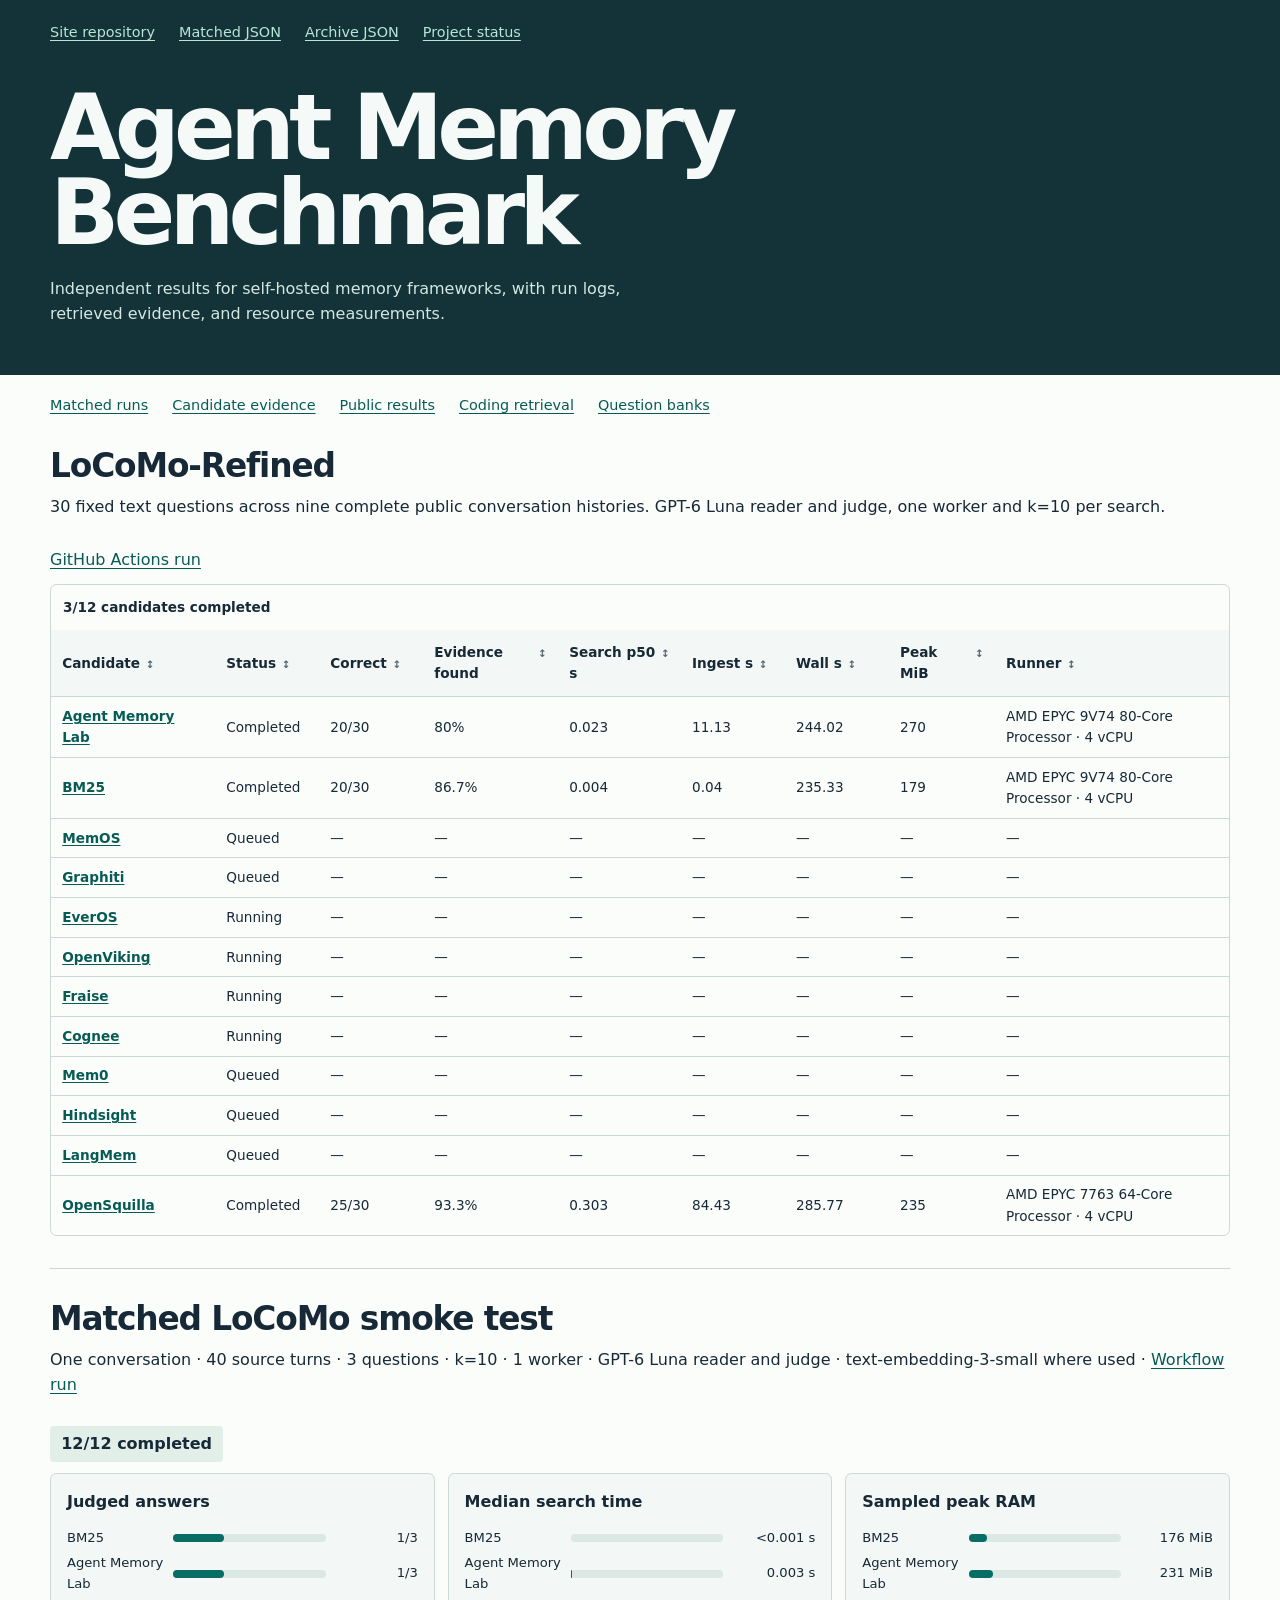
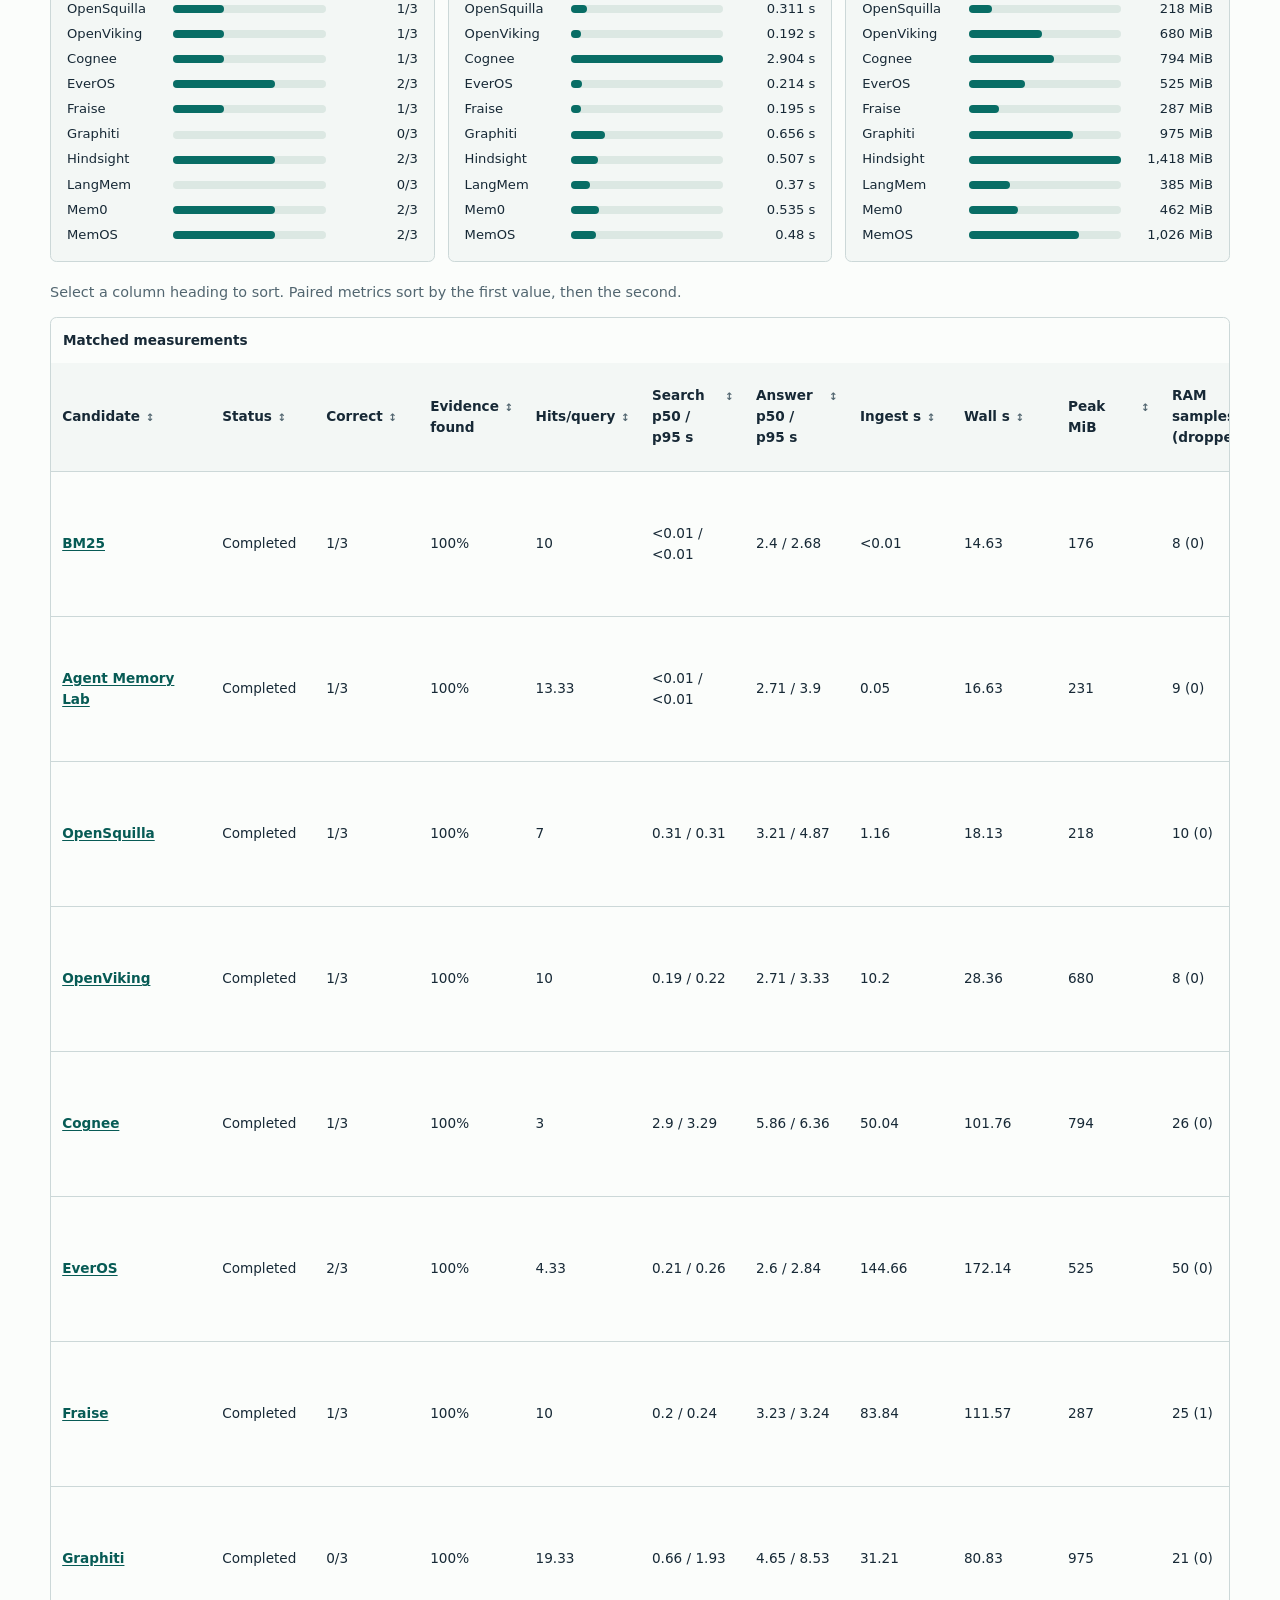
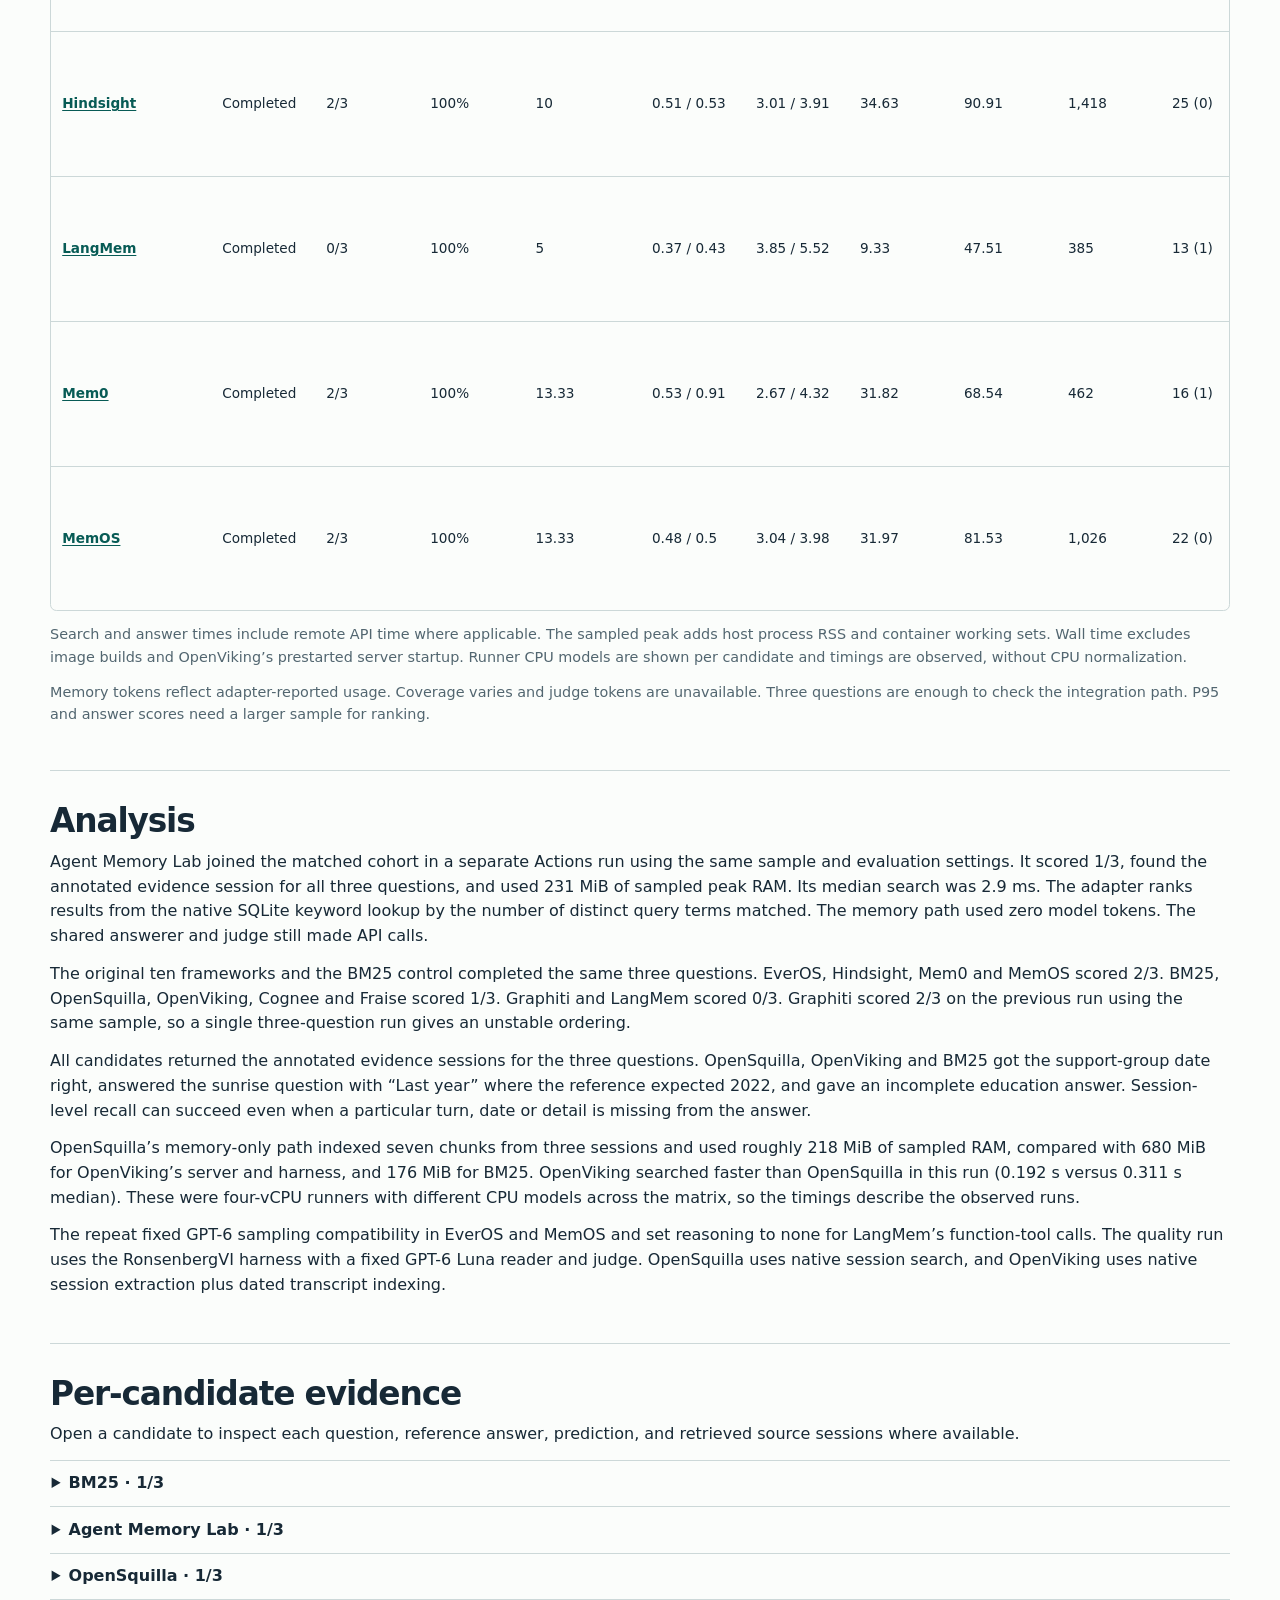
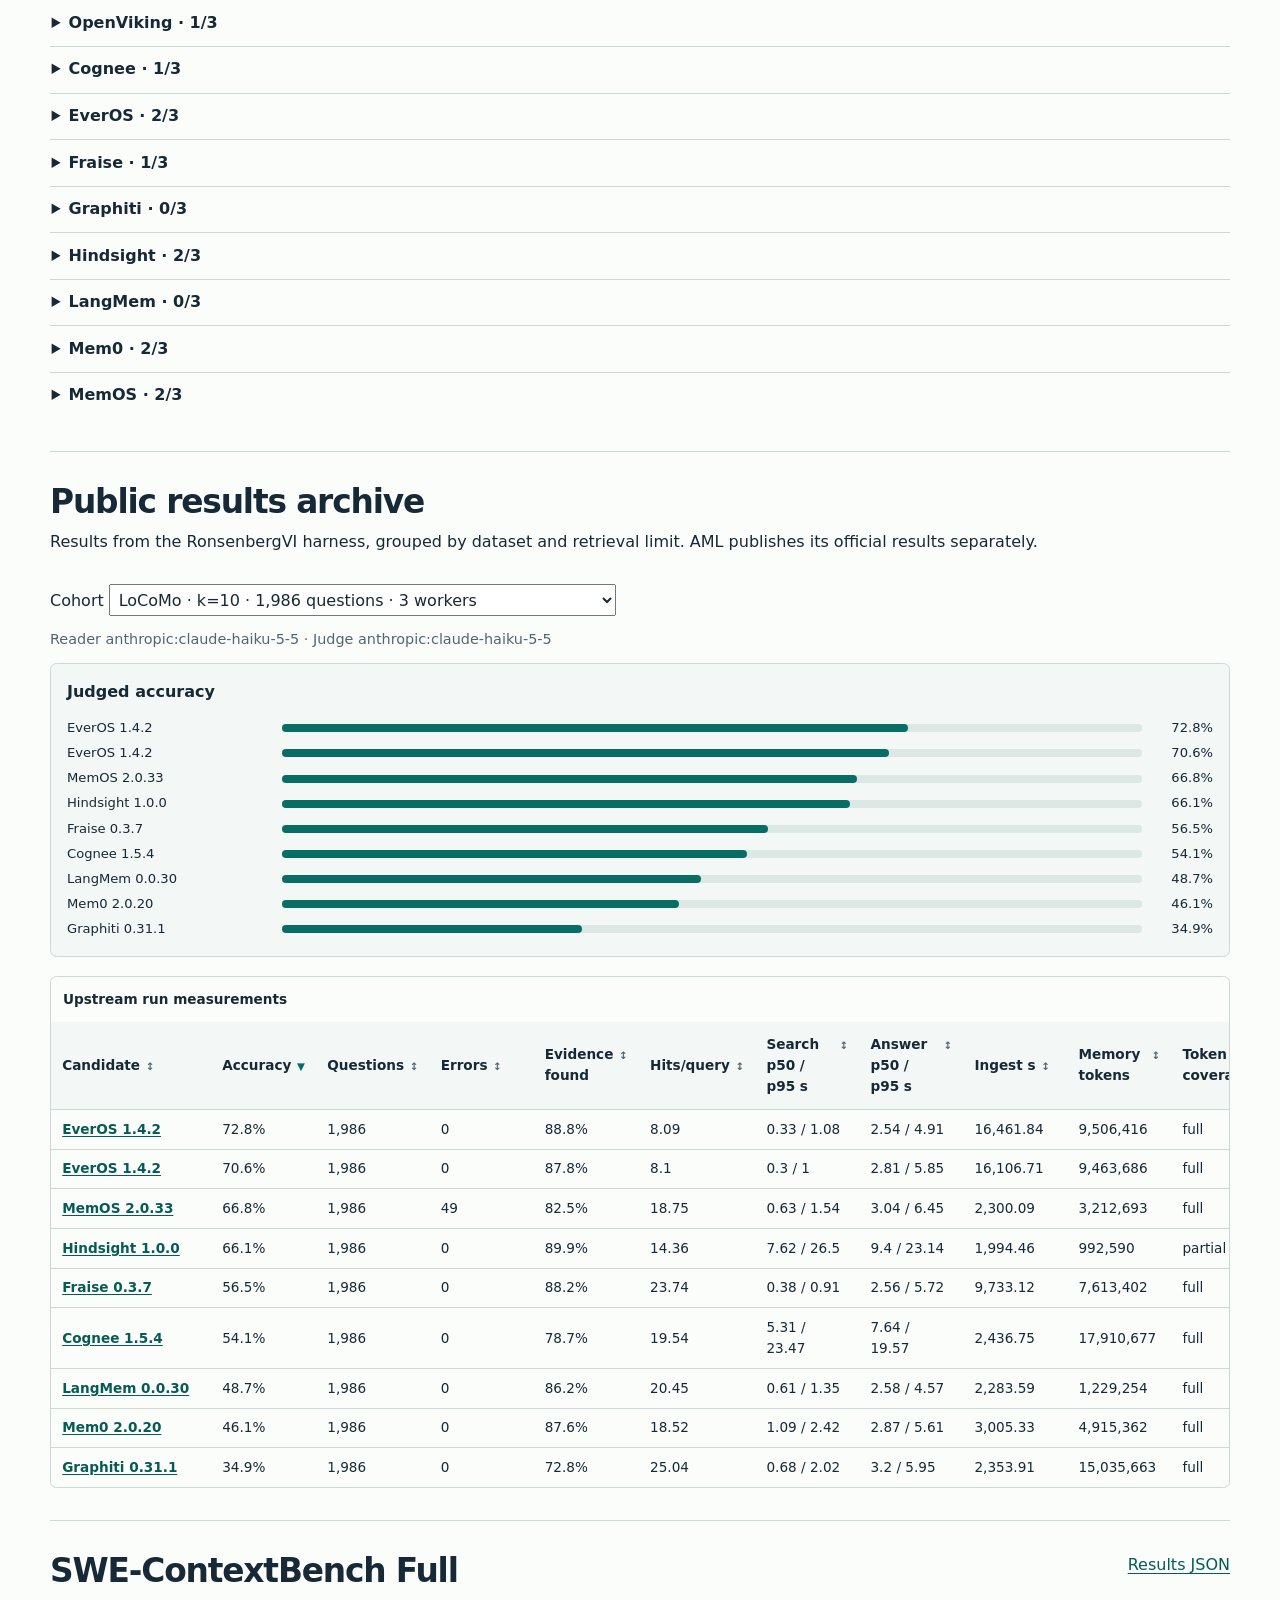
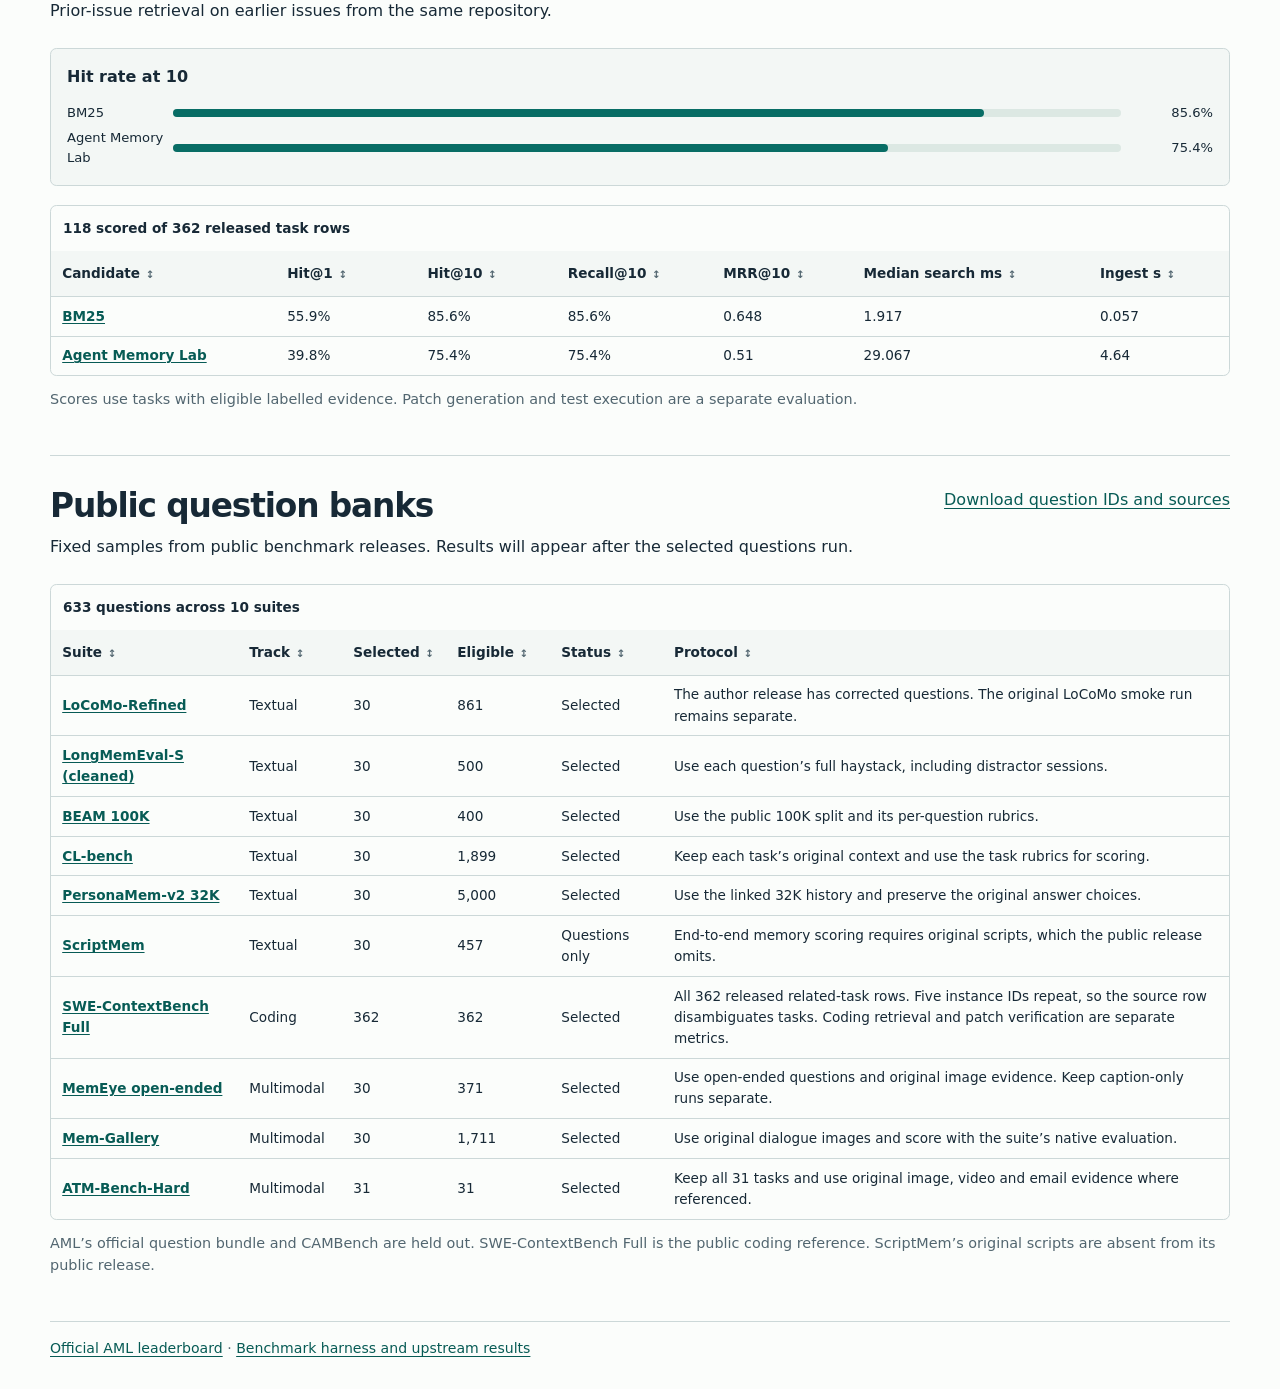
==== commit a003d82e: "docs: record the first verified expanded textual results" ====
--- a/site/index.html
+++ b/site/index.html
@@ -5,7 +5,7 @@
   <meta name="viewport" content="width=device-width,initial-scale=1">
   <title>Agent Memory Benchmark | Independent results</title>
   <link rel="stylesheet" href="style.css?v=5">
-  <script src="dashboard.js?v=6" defer></script>
+  <script src="dashboard.js?v=7" defer></script>
 </head>
 <body>
   <header>
@@ -26,7 +26,7 @@
     </nav>
     <section aria-labelledby="refined">
       <div class="section-heading">
-        <div><h2 id="refined">LoCoMo-Refined</h2><p>30 fixed text questions across nine complete public conversation histories.</p></div>
+        <div><h2 id="refined">LoCoMo-Refined</h2><p>30 fixed text questions across nine complete public conversation histories. GPT-6 Luna reader and judge, one worker and k=10 per search.</p></div>
         <a href="https://github.com/yulongbai-nov/agent-memory-benchmarks/actions/runs/43349136480">GitHub Actions run</a>
       </div>
       <div class="scroller" tabindex="0" role="region" aria-label="LoCoMo-Refined measurements">
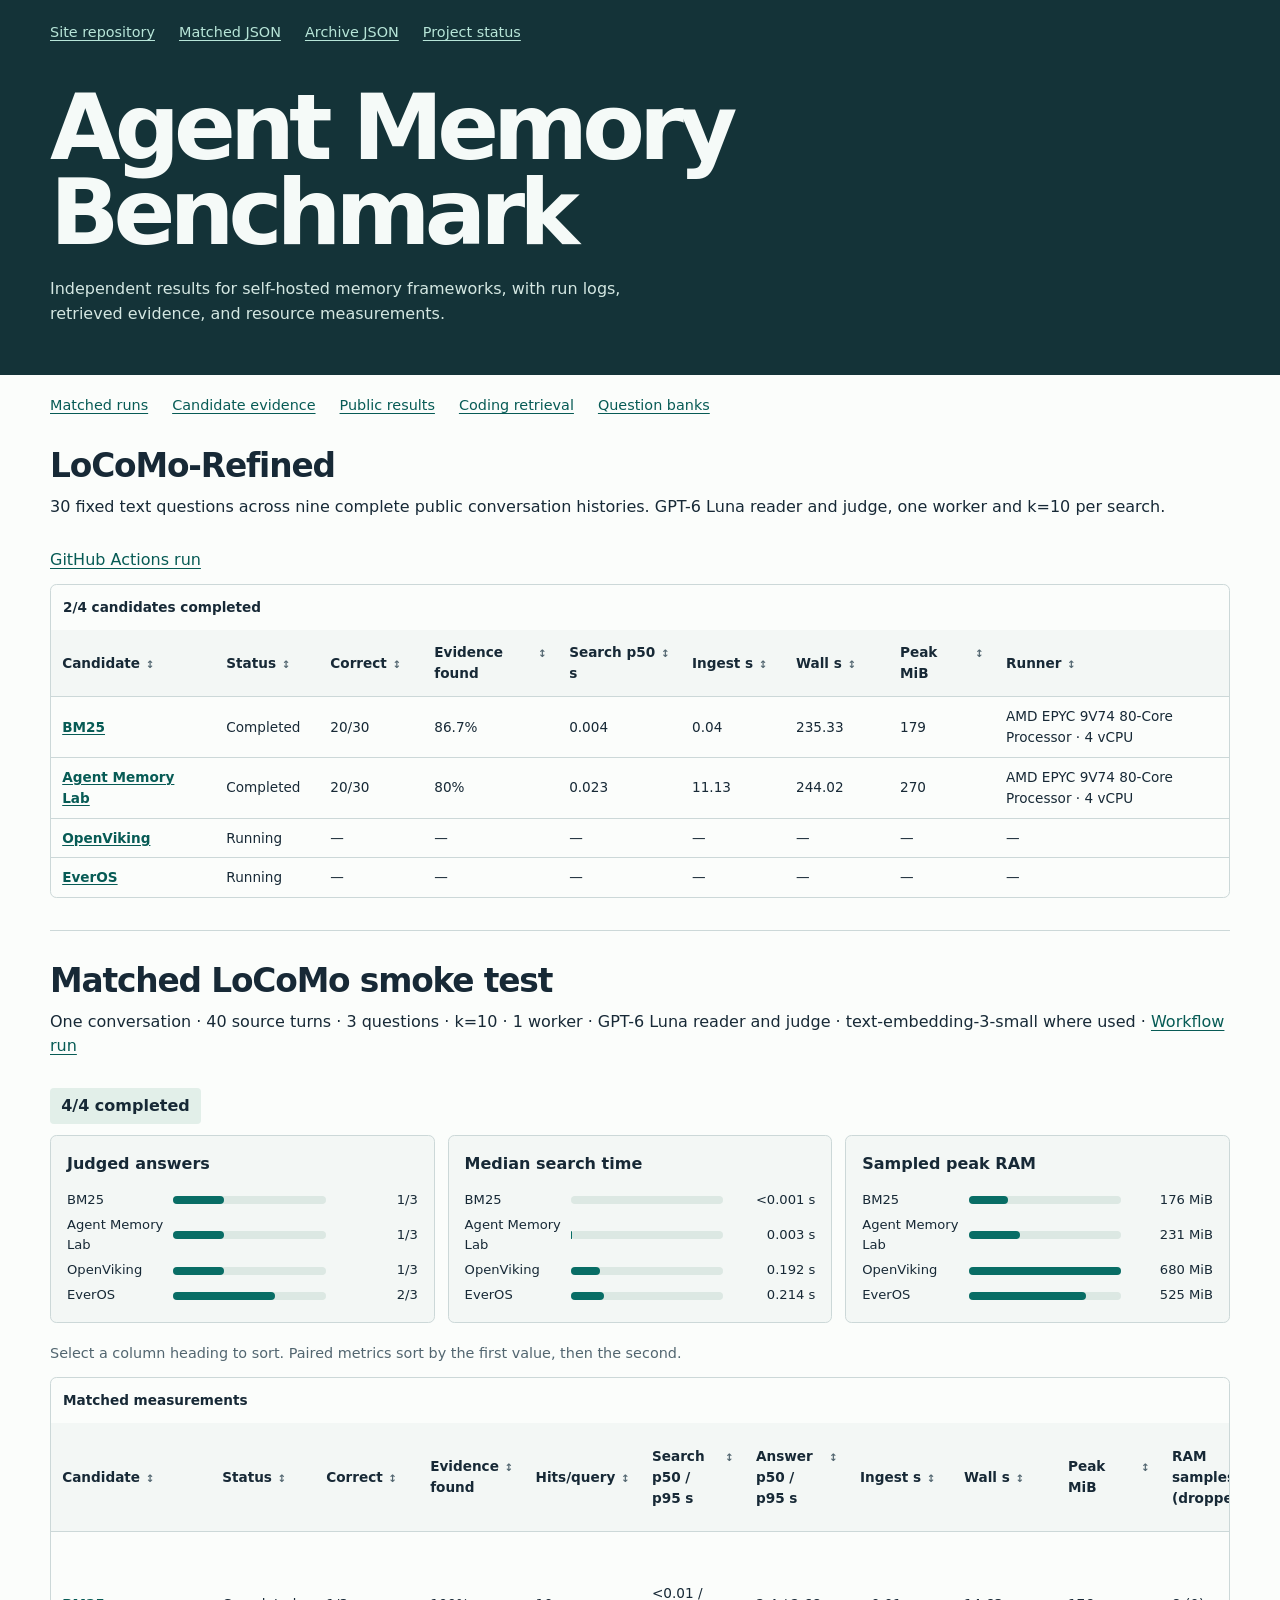
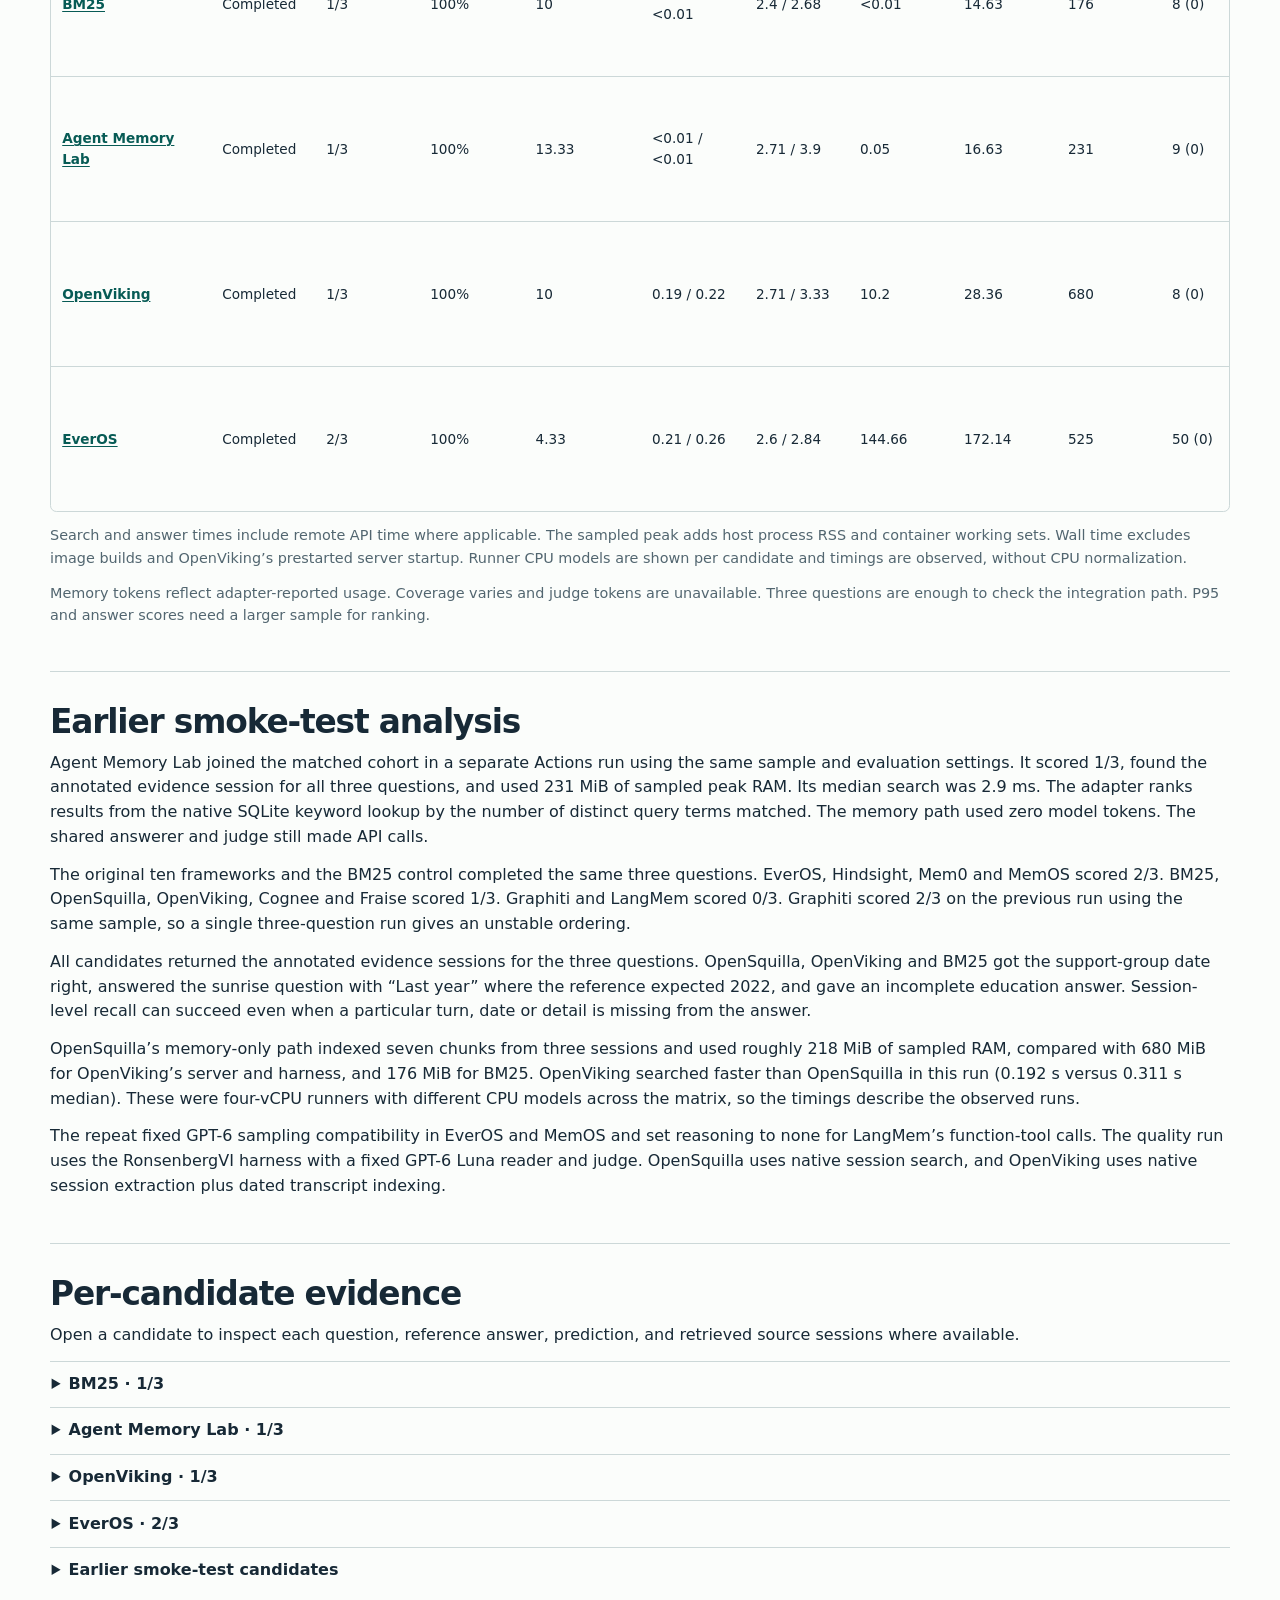
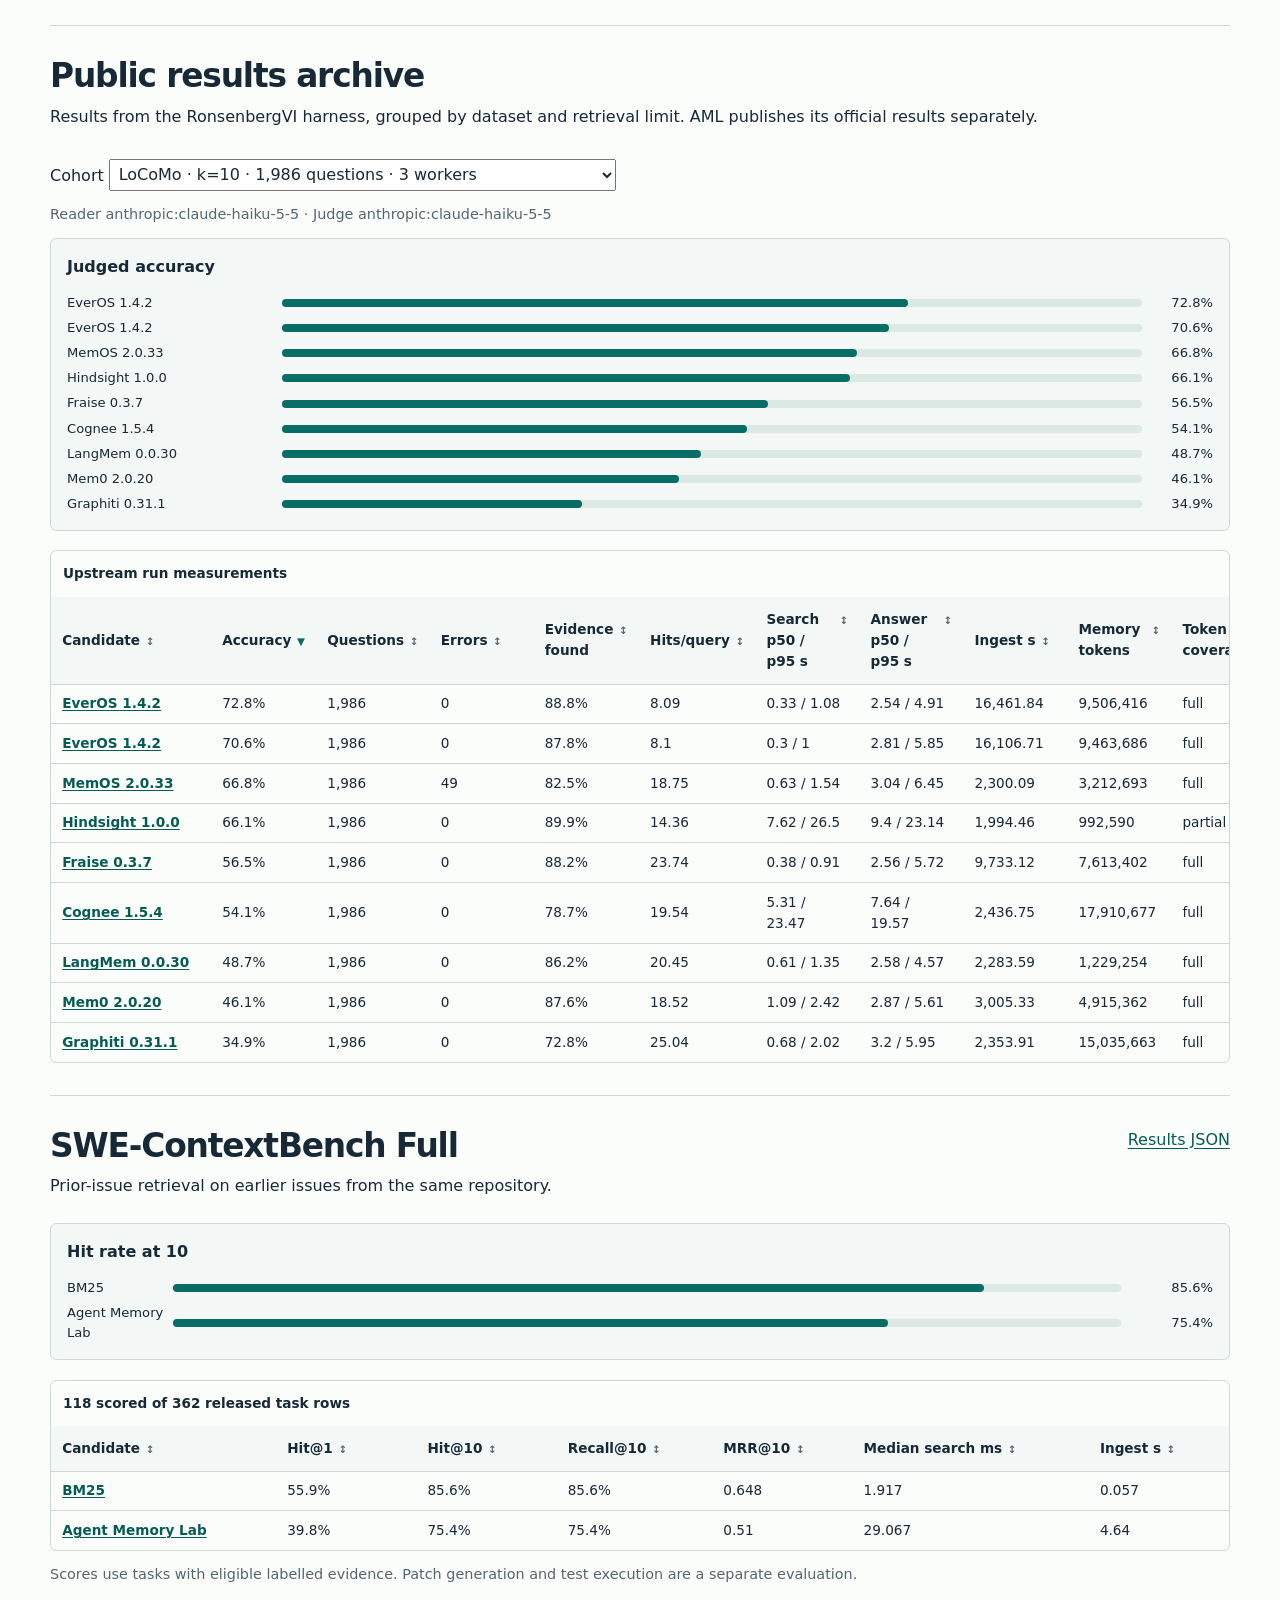
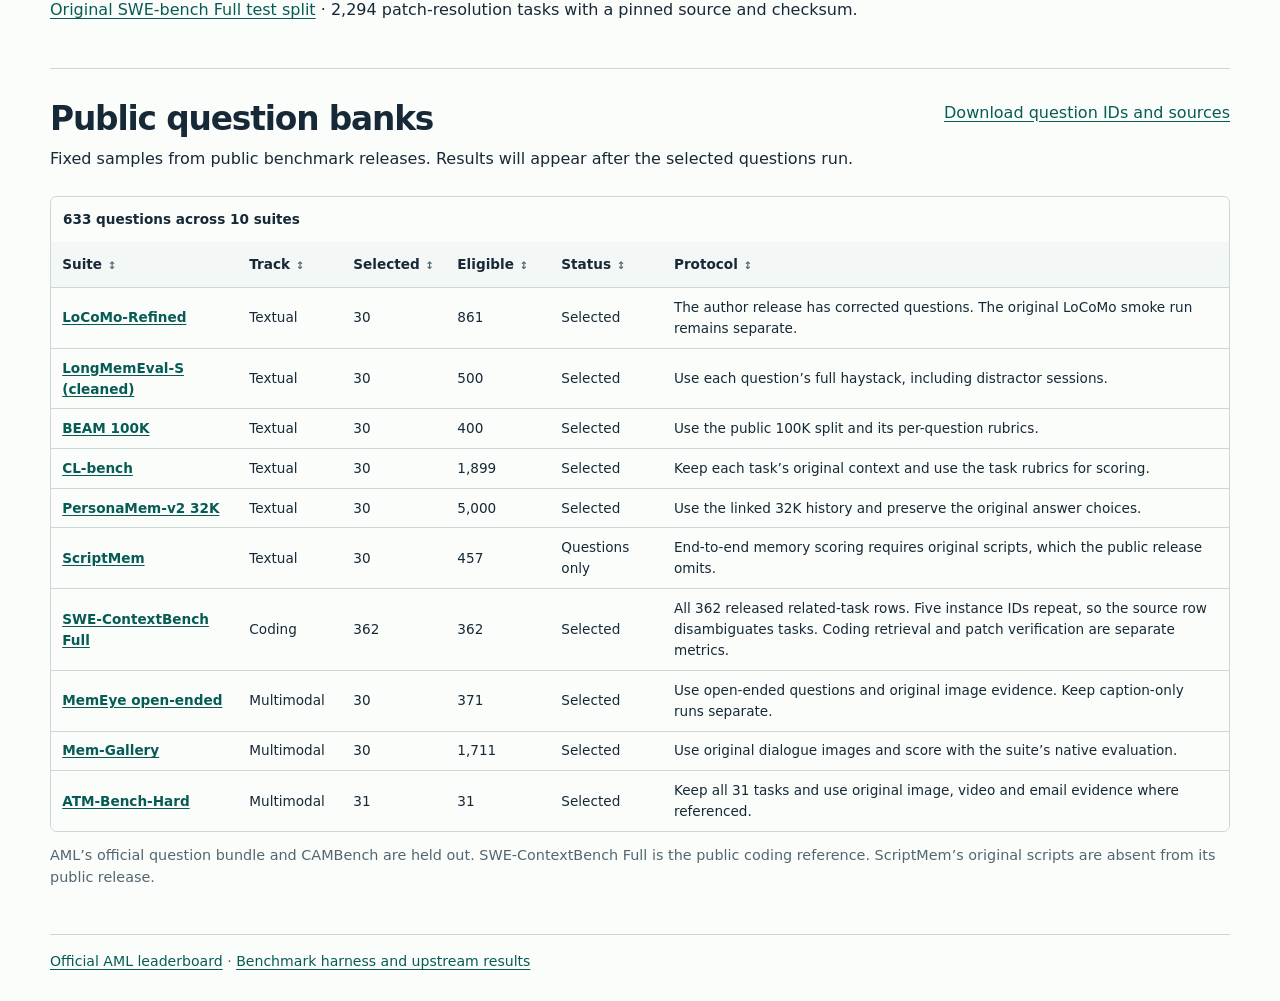
==== commit 9e2498cd: "feat: focus the leaderboard and pin original SWE-bench Full" ====
--- a/site/index.html
+++ b/site/index.html
@@ -5,7 +5,7 @@
   <meta name="viewport" content="width=device-width,initial-scale=1">
   <title>Agent Memory Benchmark | Independent results</title>
   <link rel="stylesheet" href="style.css?v=5">
-  <script src="dashboard.js?v=7" defer></script>
+  <script src="dashboard.js?v=8" defer></script>
 </head>
 <body>
   <header>
@@ -47,13 +47,17 @@
       <p class="note">Memory tokens reflect adapter-reported usage. Coverage varies and judge tokens are unavailable. Three questions are enough to check the integration path. P95 and answer scores need a larger sample for ranking.</p>
     </section>
     <section aria-labelledby="findings">
-      <h2 id="findings">Analysis</h2>
+      <h2 id="findings">Earlier smoke-test analysis</h2>
       <div id="analysis"></div>
     </section>
     <section aria-labelledby="evidence-title">
       <h2 id="evidence-title">Per-candidate evidence</h2>
       <p>Open a candidate to inspect each question, reference answer, prediction, and retrieved source sessions where available.</p>
       <div id="evidence"></div>
+      <details>
+        <summary>Earlier smoke-test candidates</summary>
+        <div id="smoke-archive" class="details-body"></div>
+      </details>
     </section>
     <section aria-labelledby="archive">
       <div class="section-heading">
@@ -76,6 +80,7 @@
         <table id="coding-table"><caption id="coding-caption">Coding retrieval measurements</caption></table>
       </div>
       <p class="note">Scores use tasks with eligible labelled evidence. Patch generation and test execution are a separate evaluation.</p>
+      <p><a href="swe-bench-full.json">Original SWE-bench Full test split</a> · 2,294 patch-resolution tasks with a pinned source and checksum.</p>
     </section>
     <section aria-labelledby="question-banks">
       <div class="section-heading">
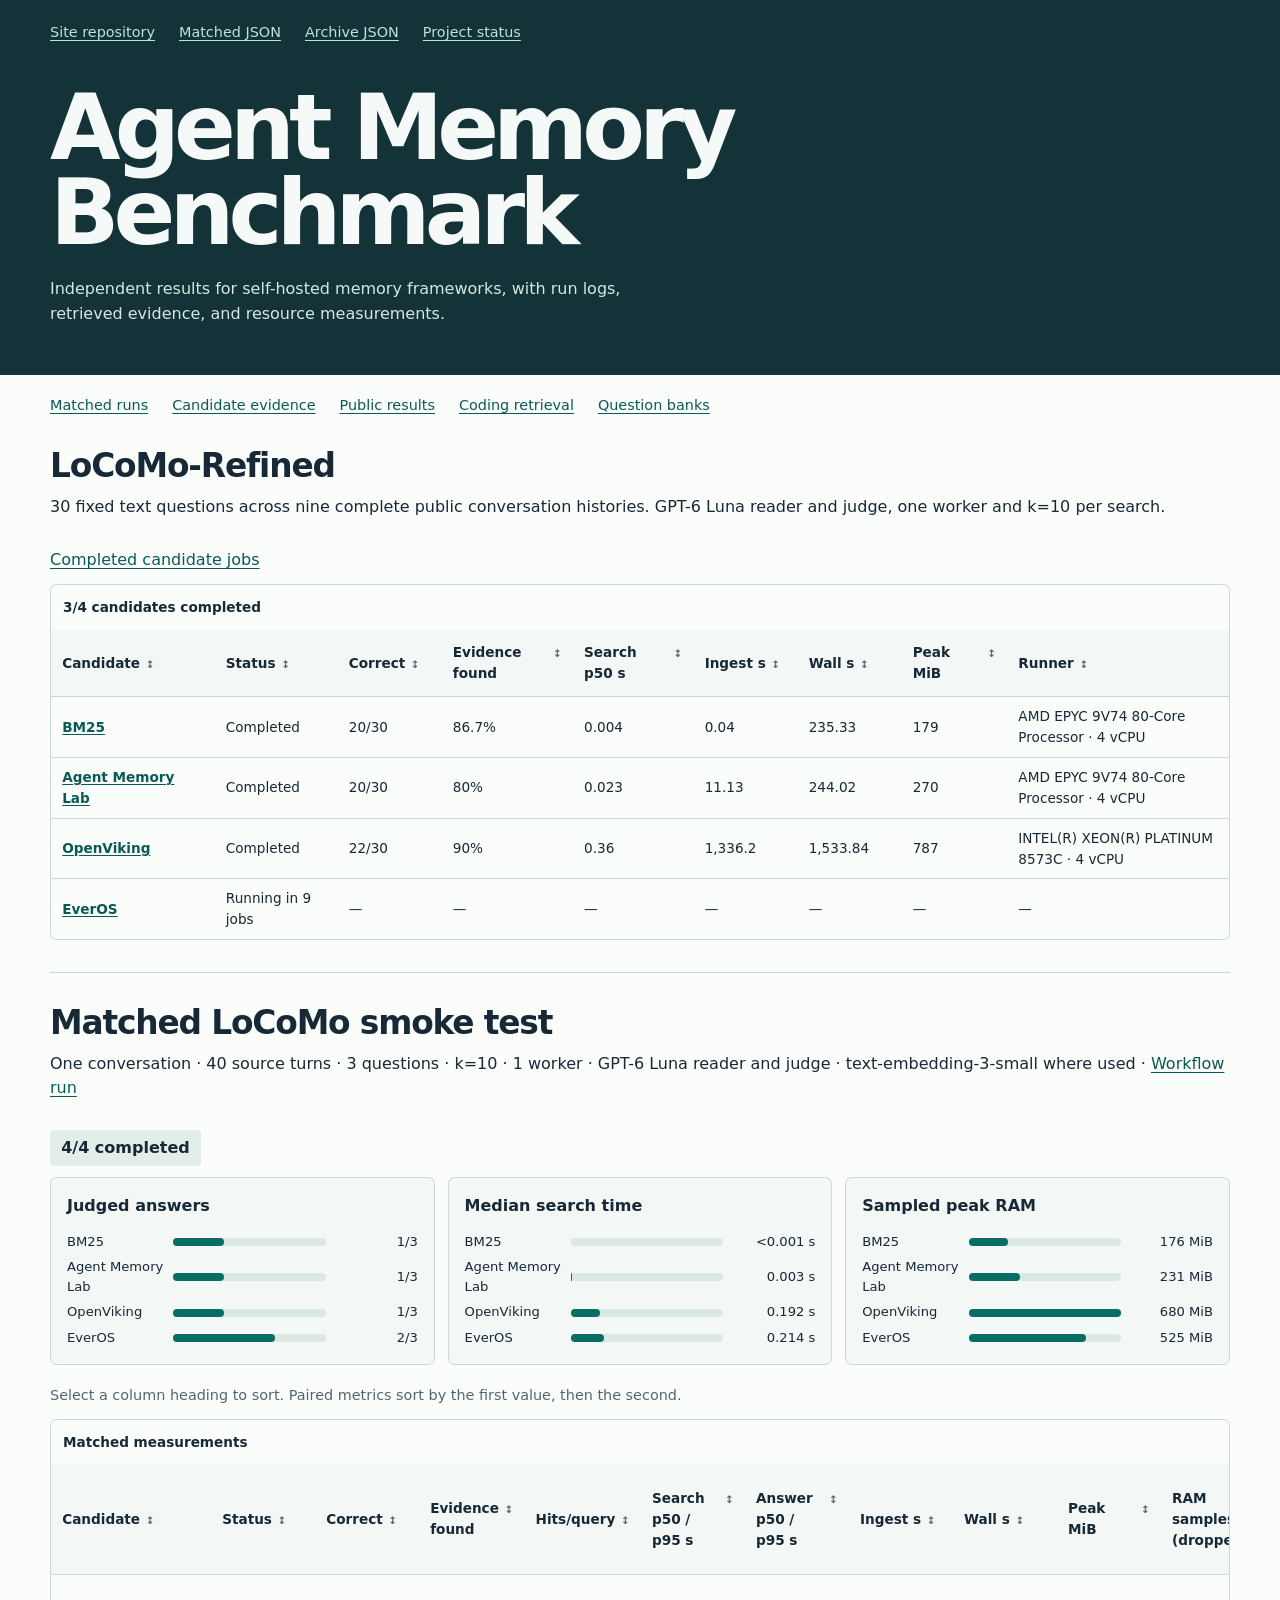
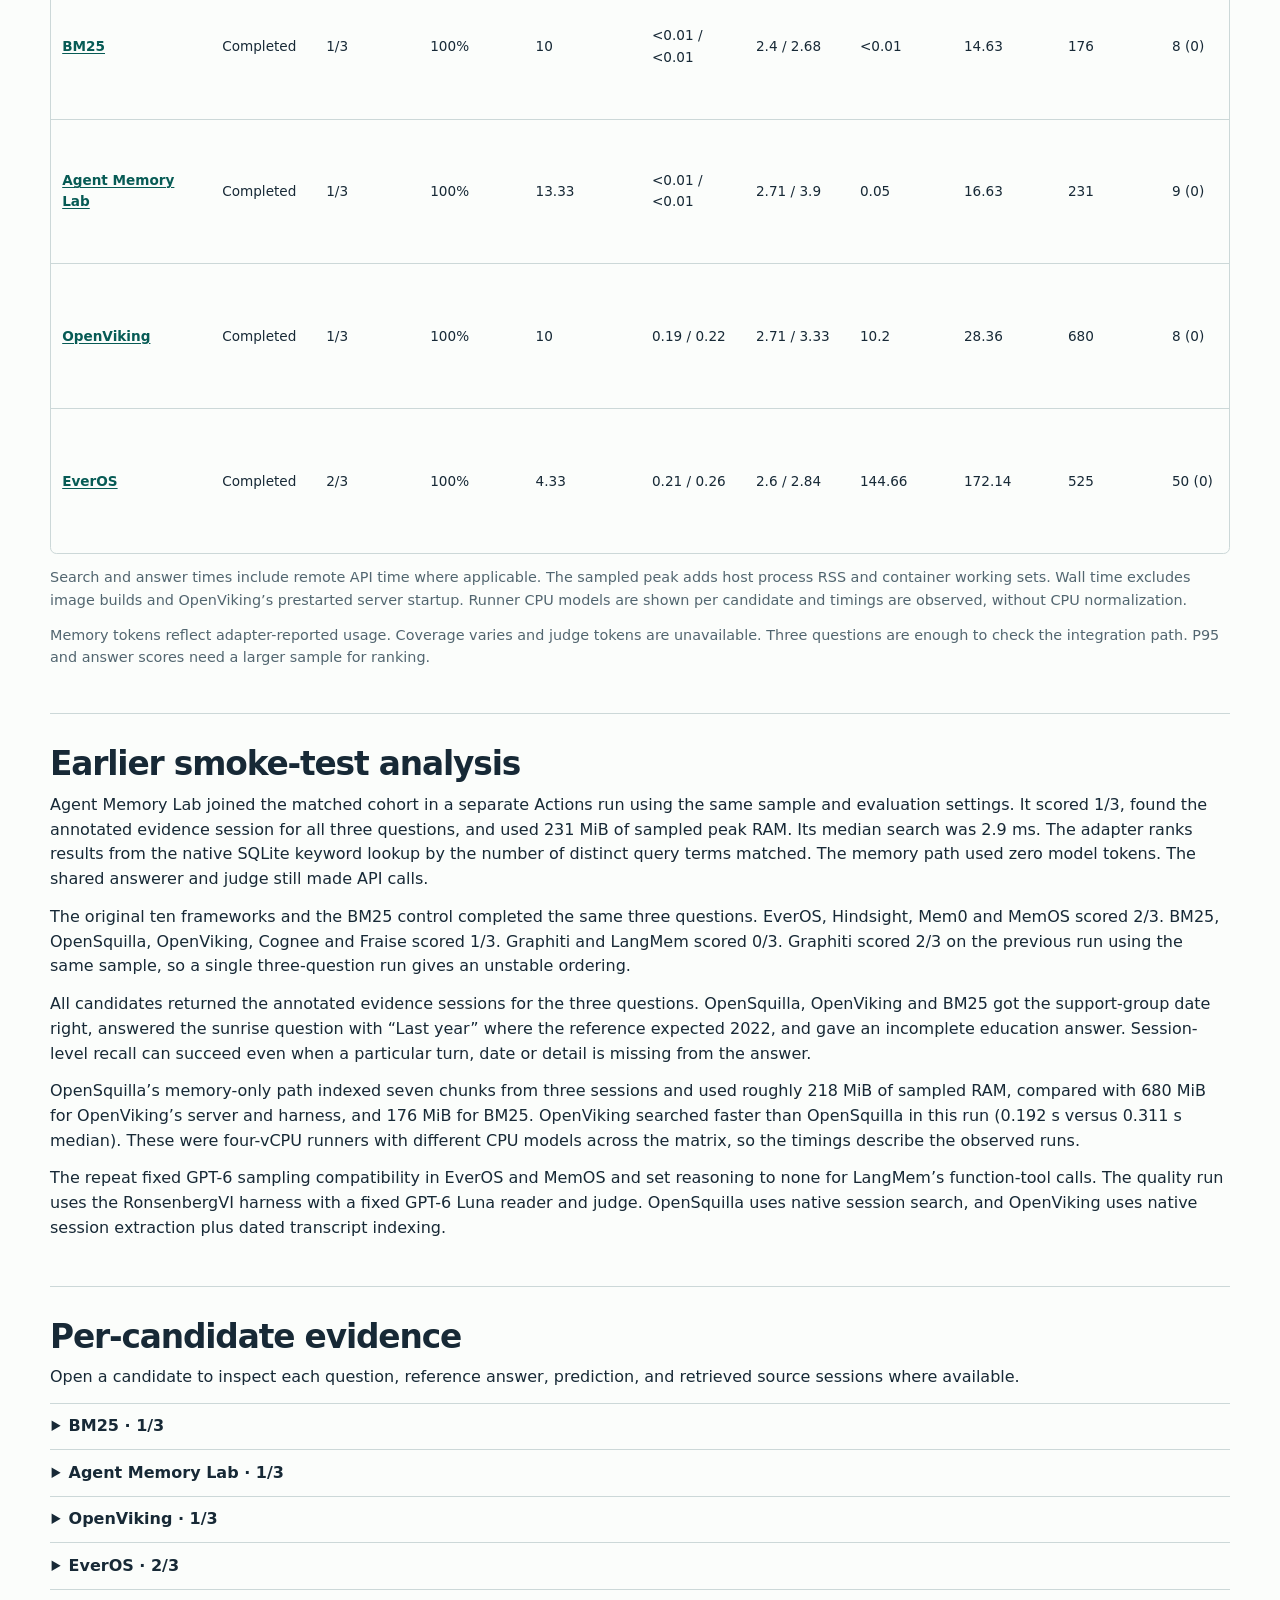
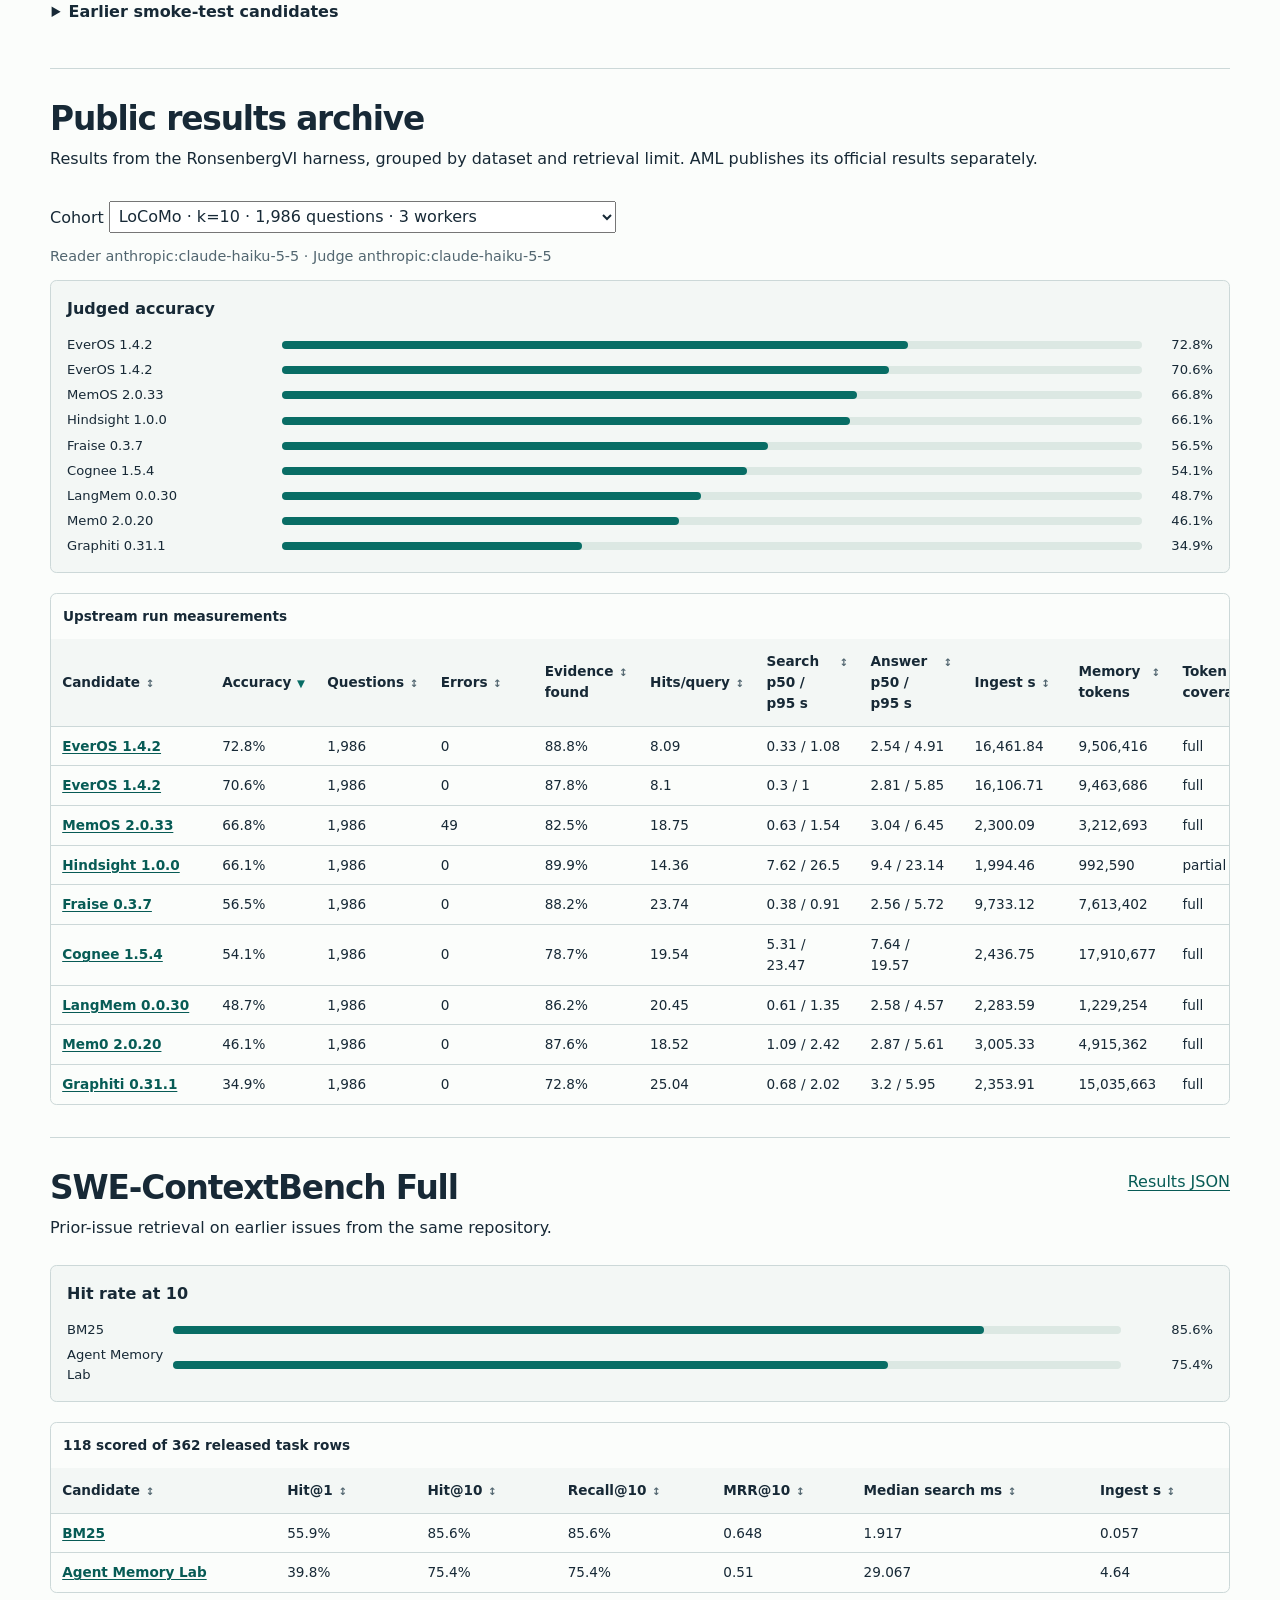
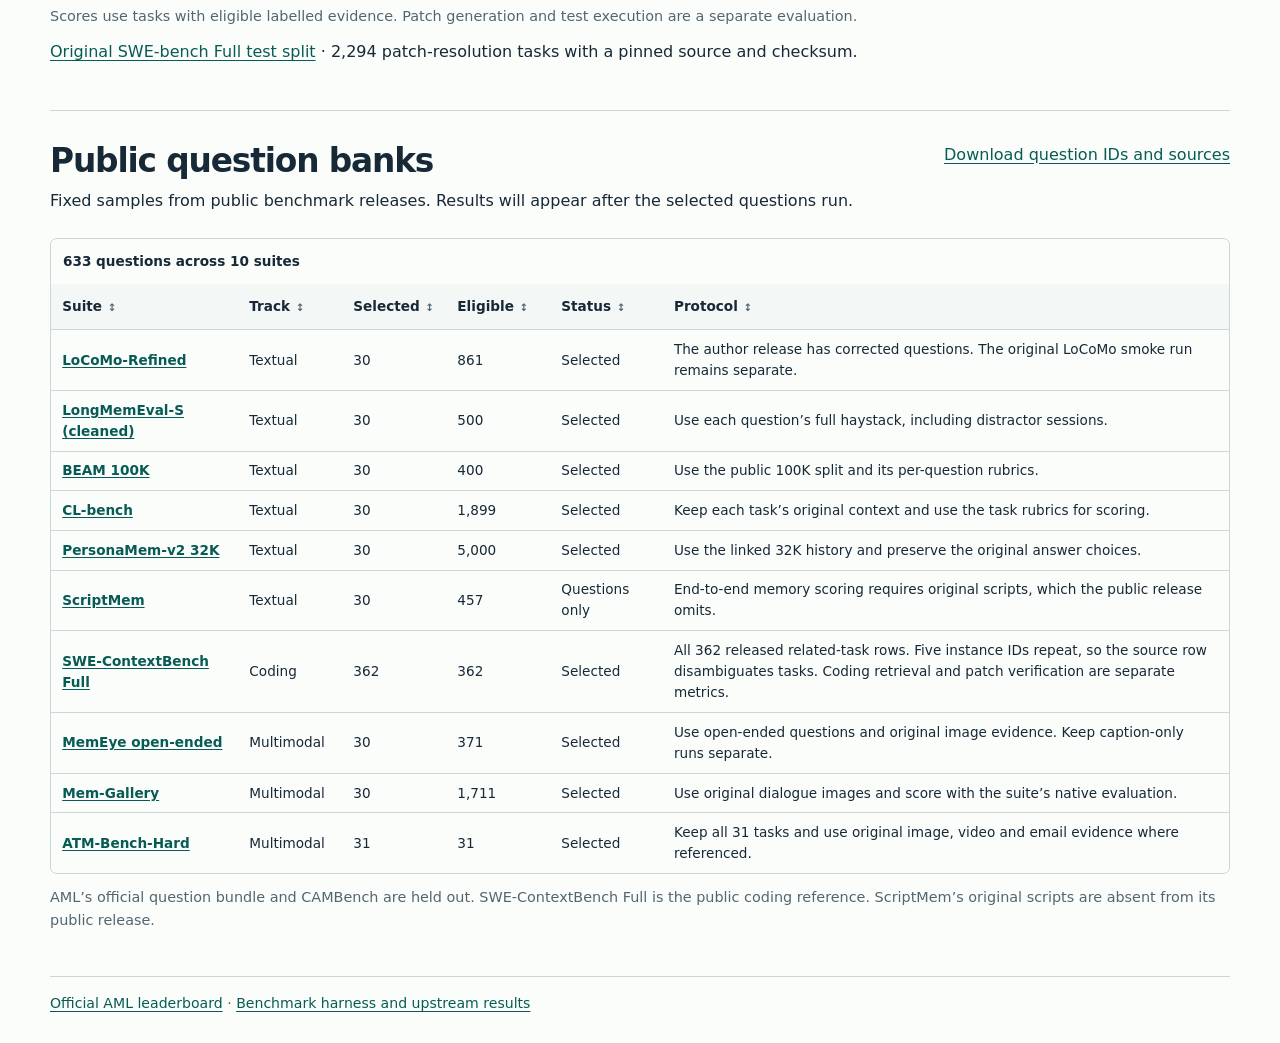
==== commit 930dc8d8: "docs: record OpenViking results and the EverOS rerun" ====
--- a/site/index.html
+++ b/site/index.html
@@ -5,7 +5,7 @@
   <meta name="viewport" content="width=device-width,initial-scale=1">
   <title>Agent Memory Benchmark | Independent results</title>
   <link rel="stylesheet" href="style.css?v=5">
-  <script src="dashboard.js?v=8" defer></script>
+  <script src="dashboard.js?v=9" defer></script>
 </head>
 <body>
   <header>
@@ -27,7 +27,7 @@
     <section aria-labelledby="refined">
       <div class="section-heading">
         <div><h2 id="refined">LoCoMo-Refined</h2><p>30 fixed text questions across nine complete public conversation histories. GPT-6 Luna reader and judge, one worker and k=10 per search.</p></div>
-        <a href="https://github.com/yulongbai-nov/agent-memory-benchmarks/actions/runs/43349136480">GitHub Actions run</a>
+        <a href="https://github.com/yulongbai-nov/agent-memory-benchmarks/actions/runs/43349136480">Completed candidate jobs</a>
       </div>
       <div class="scroller" tabindex="0" role="region" aria-label="LoCoMo-Refined measurements">
         <table id="refined-table"><caption id="refined-caption">Expanded textual rerun</caption></table>
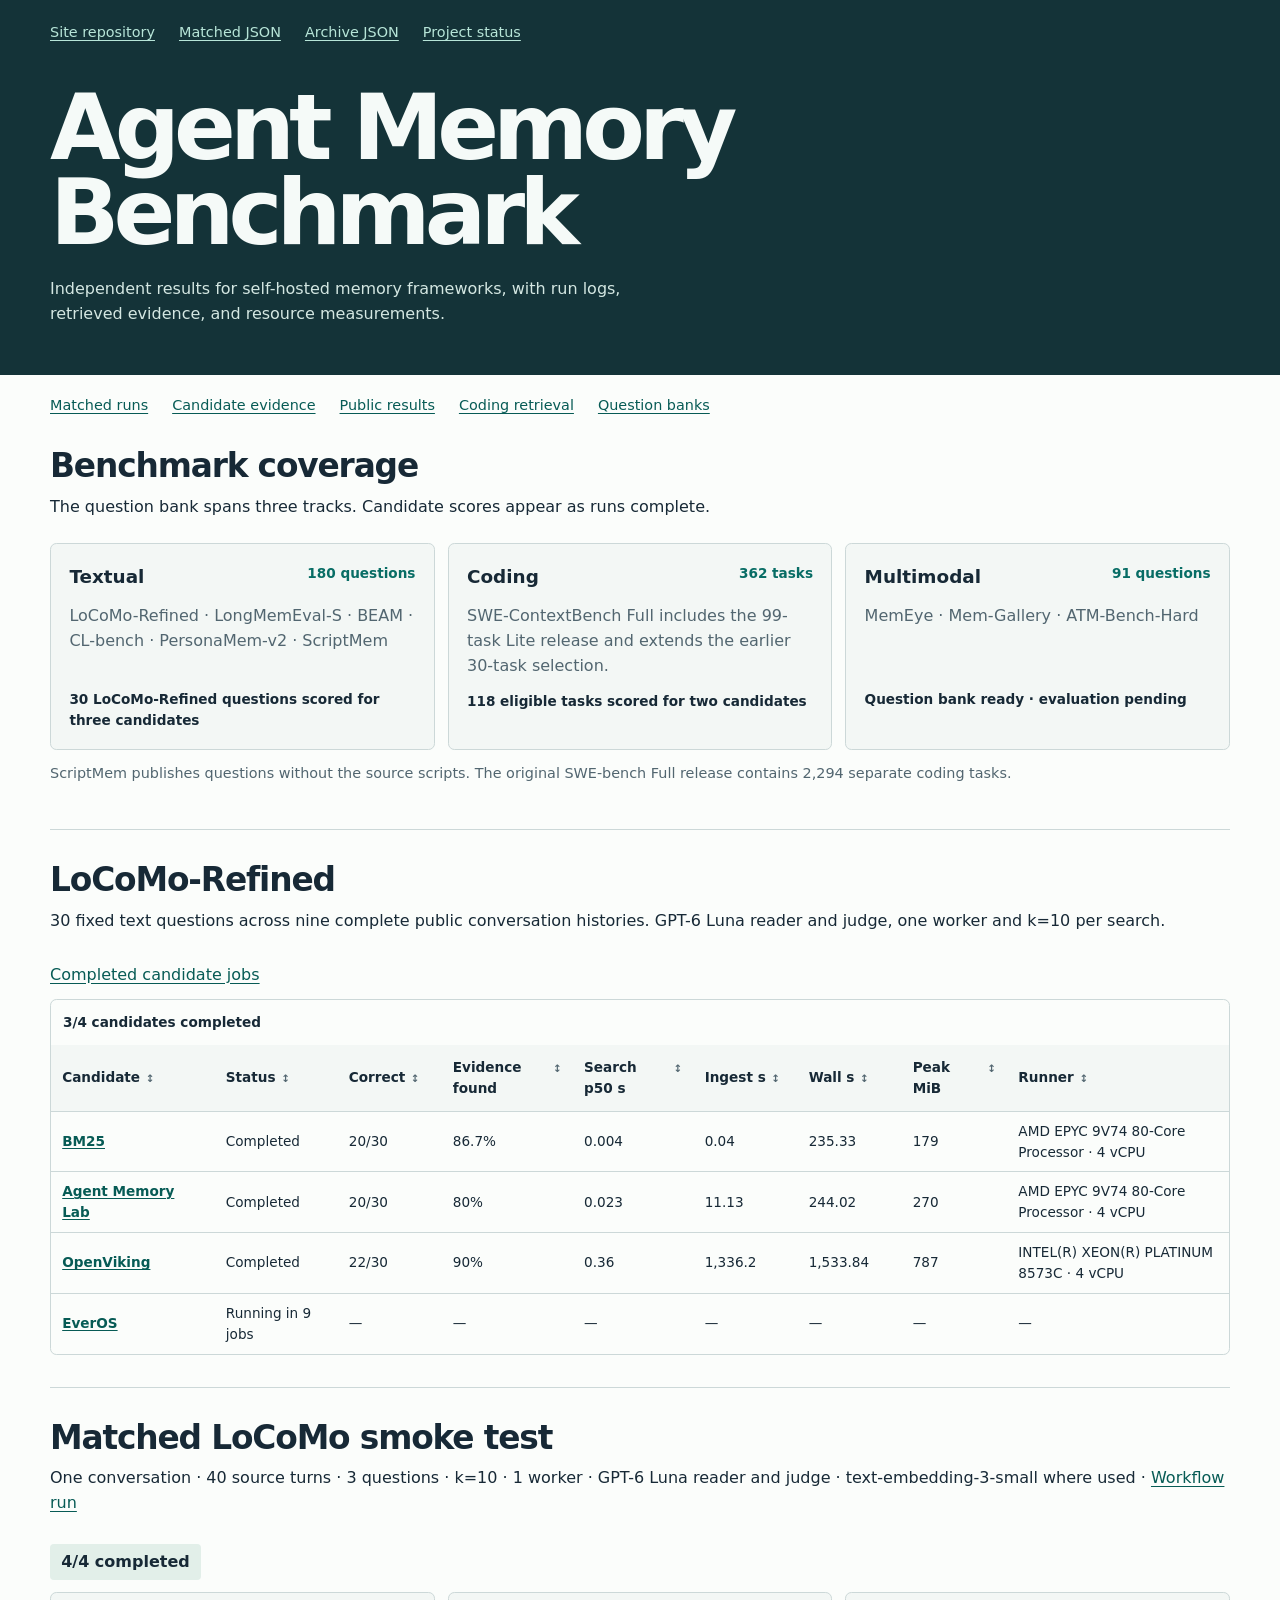
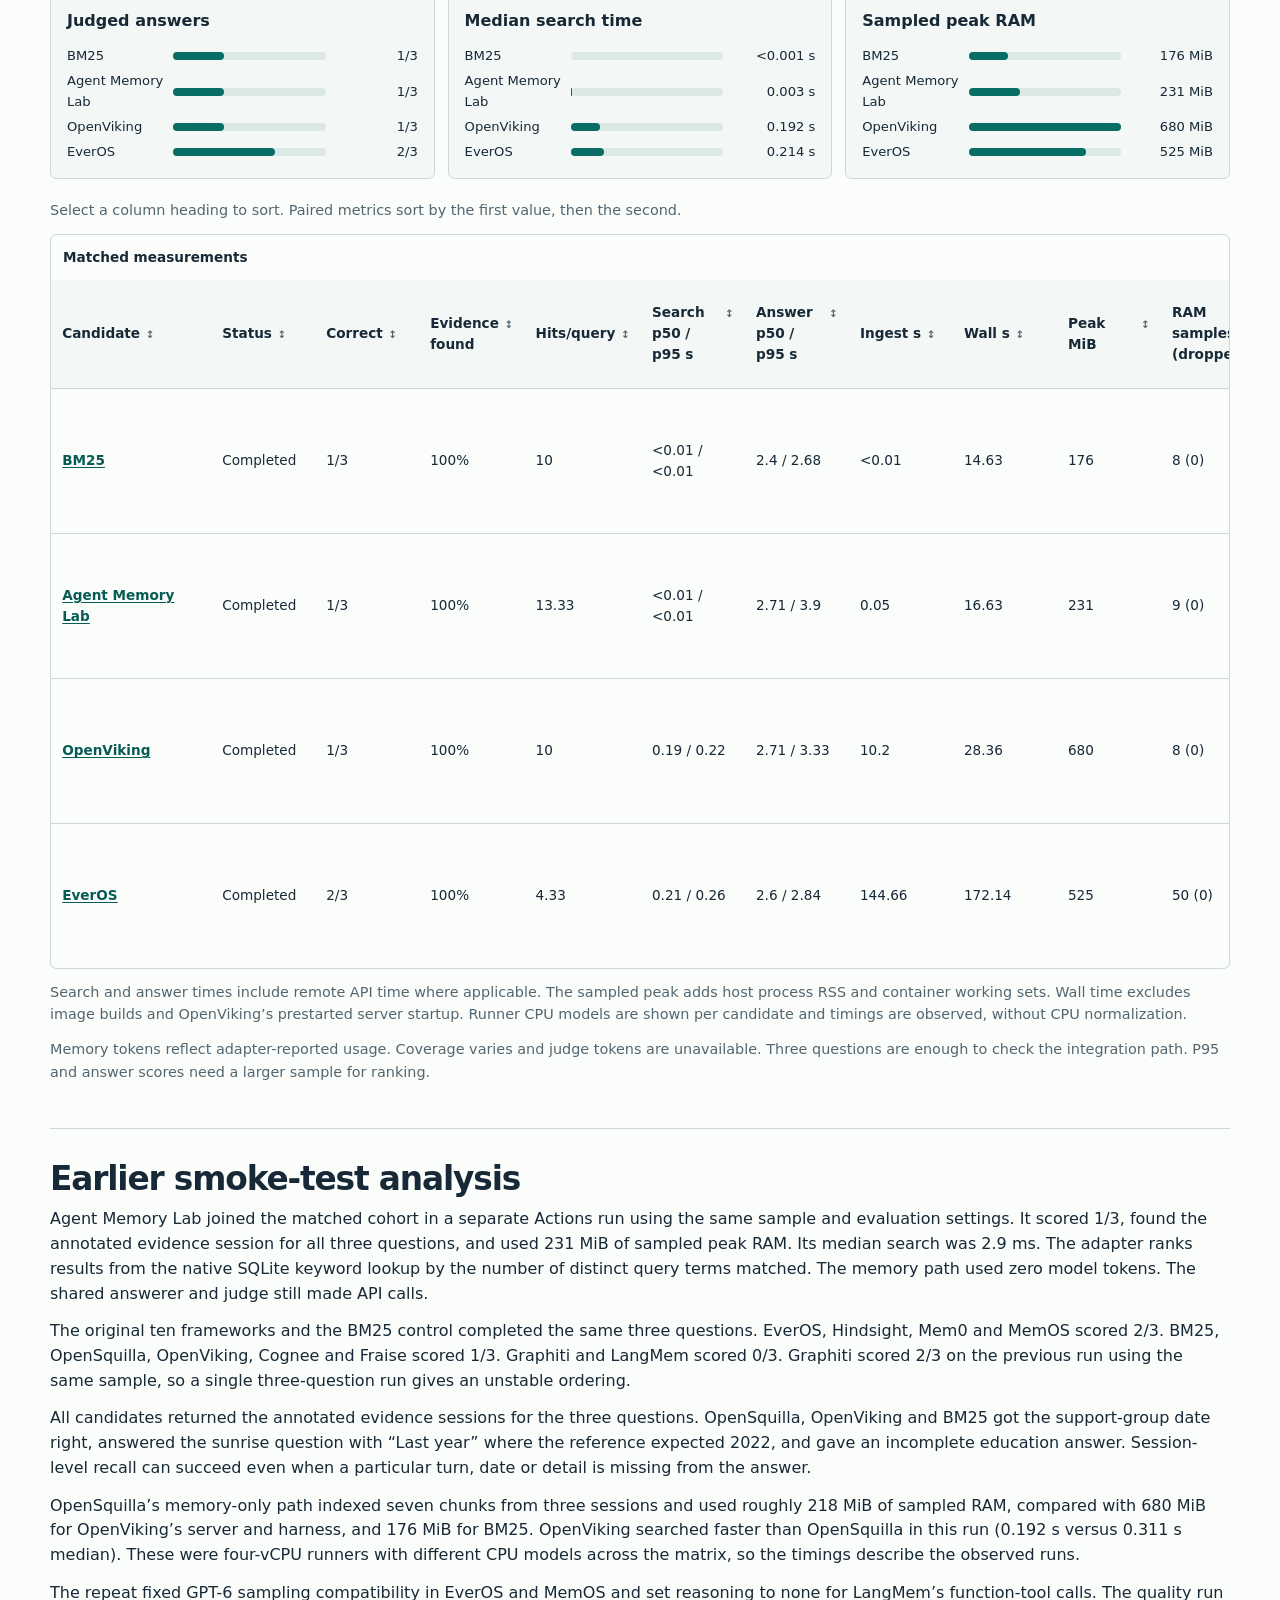
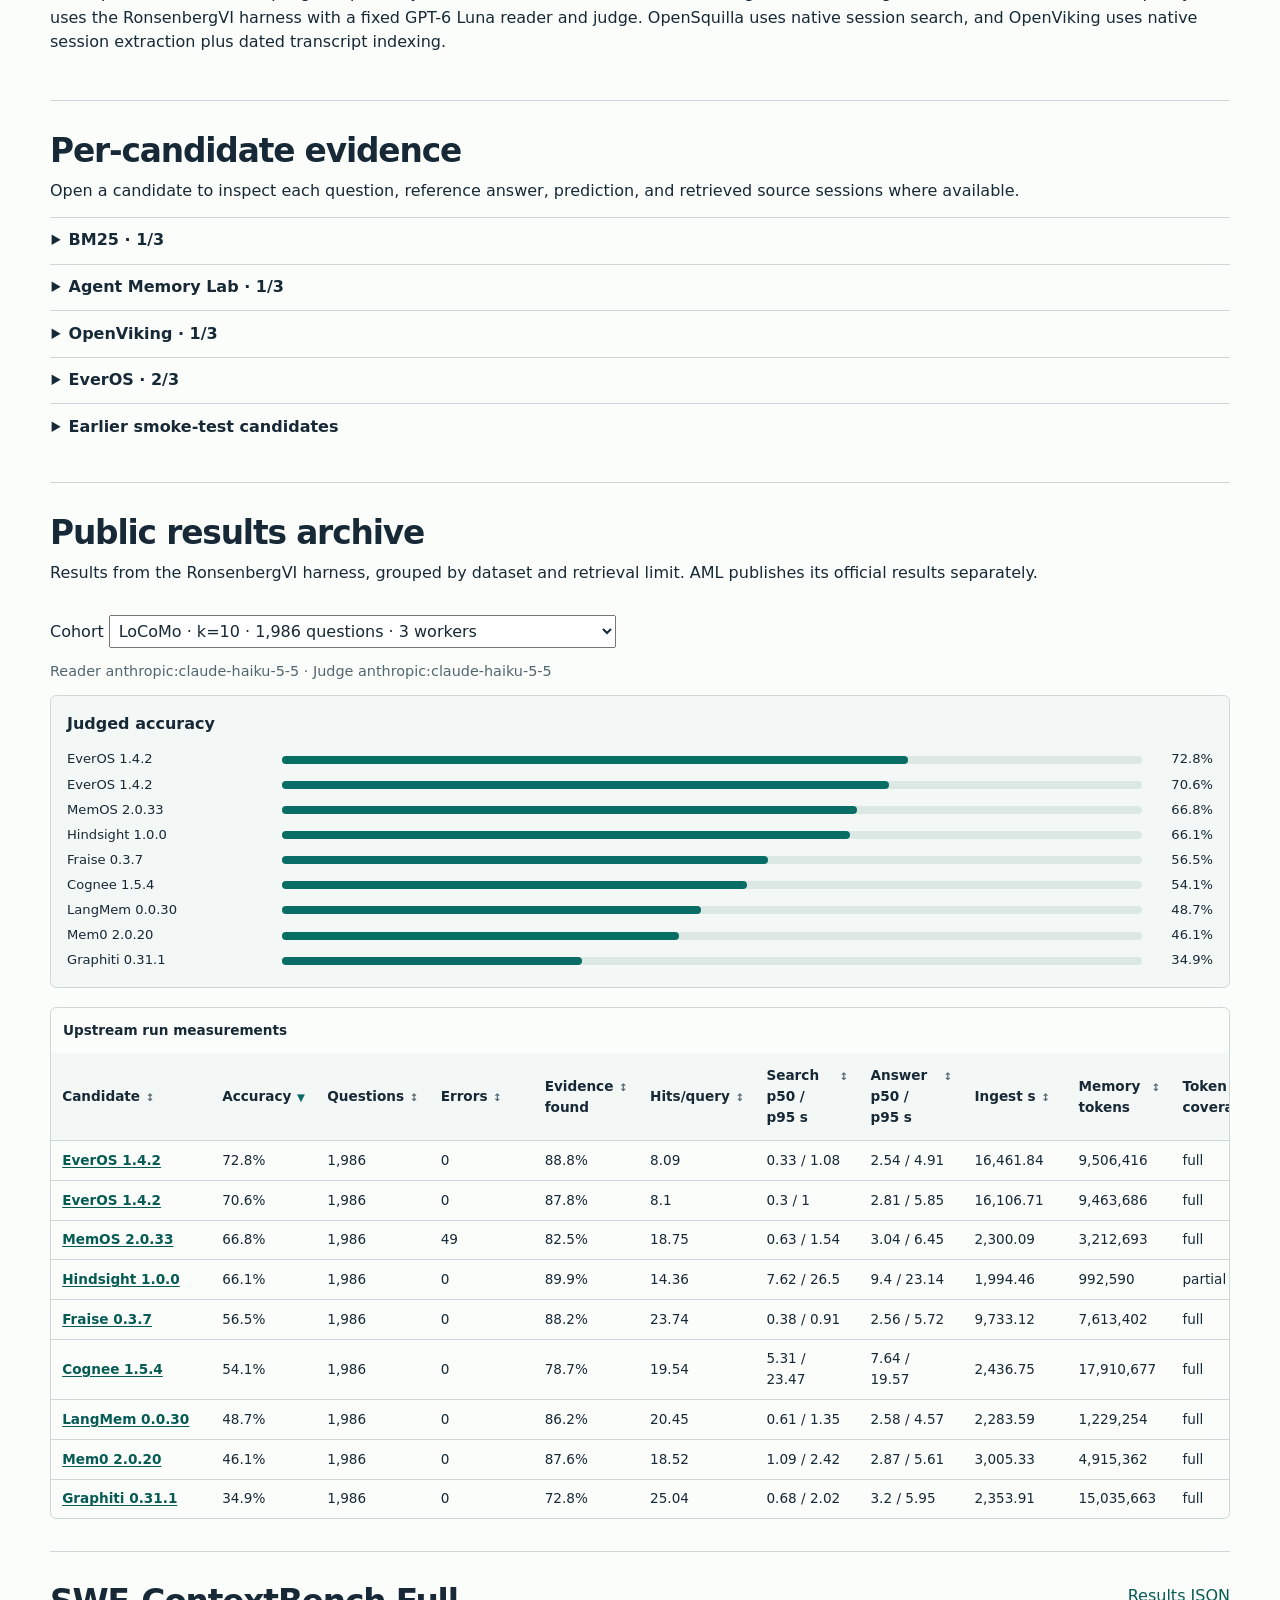
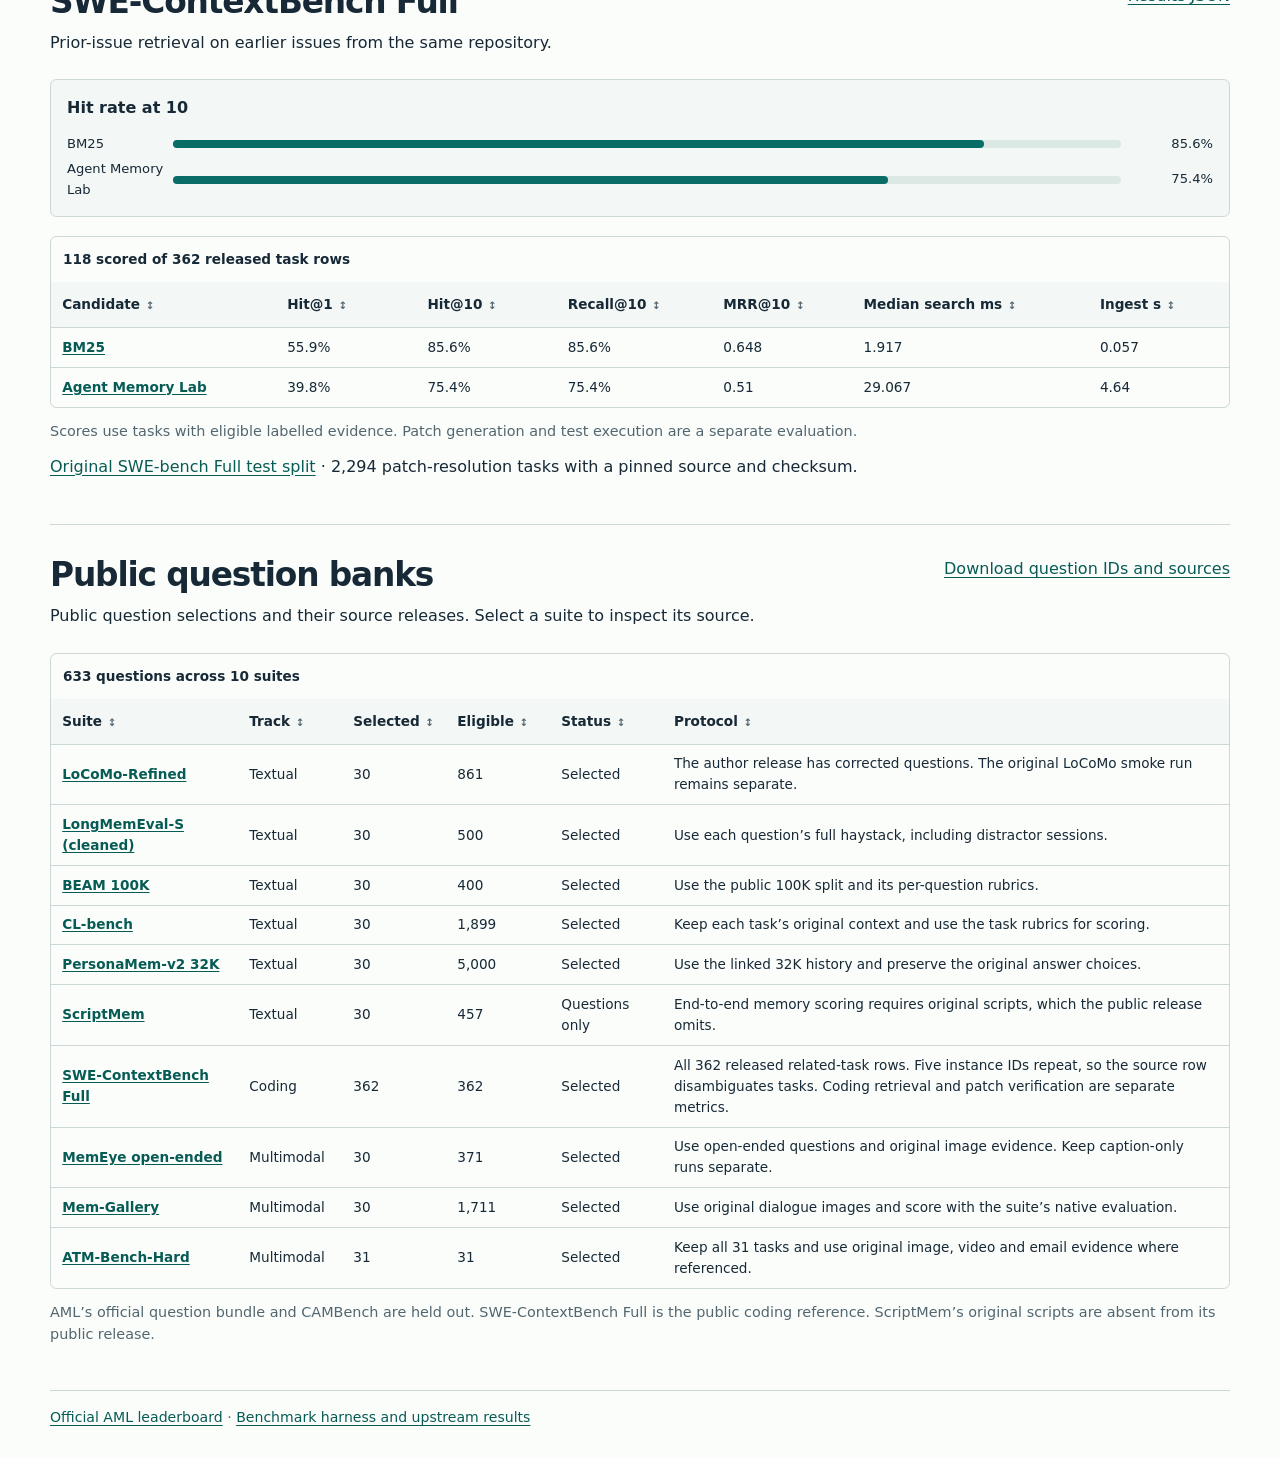
==== commit 7ee5aa99: "docs: clarify benchmark coverage by track" ====
--- a/site/index.html
+++ b/site/index.html
@@ -4,8 +4,8 @@
   <meta charset="utf-8">
   <meta name="viewport" content="width=device-width,initial-scale=1">
   <title>Agent Memory Benchmark | Independent results</title>
-  <link rel="stylesheet" href="style.css?v=5">
-  <script src="dashboard.js?v=9" defer></script>
+  <link rel="stylesheet" href="style.css?v=10">
+  <script src="dashboard.js?v=10" defer></script>
 </head>
 <body>
   <header>
@@ -24,6 +24,15 @@
     <nav class="sections" aria-label="Leaderboard sections">
       <a href="#matched">Matched runs</a><a href="#evidence-title">Candidate evidence</a><a href="#archive">Public results</a><a href="#coding">Coding retrieval</a><a href="#question-banks">Question banks</a>
     </nav>
+    <section aria-labelledby="coverage-title">
+      <div class="section-heading"><div><h2 id="coverage-title">Benchmark coverage</h2><p>The question bank spans three tracks. Candidate scores appear as runs complete.</p></div></div>
+      <div class="coverage-grid">
+        <article class="coverage-card"><h3>Textual <span>180 questions</span></h3><p>LoCoMo-Refined · LongMemEval-S · BEAM · CL-bench · PersonaMem-v2 · ScriptMem</p><strong>30 LoCoMo-Refined questions scored for three candidates</strong></article>
+        <article class="coverage-card"><h3>Coding <span>362 tasks</span></h3><p>SWE-ContextBench Full includes the 99-task Lite release and extends the earlier 30-task selection.</p><strong>118 eligible tasks scored for two candidates</strong></article>
+        <article class="coverage-card"><h3>Multimodal <span>91 questions</span></h3><p>MemEye · Mem-Gallery · ATM-Bench-Hard</p><strong>Question bank ready · evaluation pending</strong></article>
+      </div>
+      <p class="note">ScriptMem publishes questions without the source scripts. The original SWE-bench Full release contains 2,294 separate coding tasks.</p>
+    </section>
     <section aria-labelledby="refined">
       <div class="section-heading">
         <div><h2 id="refined">LoCoMo-Refined</h2><p>30 fixed text questions across nine complete public conversation histories. GPT-6 Luna reader and judge, one worker and k=10 per search.</p></div>
@@ -84,7 +93,7 @@
     </section>
     <section aria-labelledby="question-banks">
       <div class="section-heading">
-        <div><h2 id="question-banks">Public question banks</h2><p>Fixed samples from public benchmark releases. Results will appear after the selected questions run.</p></div>
+        <div><h2 id="question-banks">Public question banks</h2><p>Public question selections and their source releases. Select a suite to inspect its source.</p></div>
         <a href="question-banks.json?v=2">Download question IDs and sources</a>
       </div>
       <div class="scroller" tabindex="0" role="region" aria-label="Question bank coverage">
--- a/site/style.css
+++ b/site/style.css
@@ -67,3 +67,10 @@
 .sort-column:focus-visible { outline: 2px solid var(--accent); outline-offset: 3px; }
 .sort-arrow { color: var(--muted); font-size: .76em; }
 [aria-sort] .sort-arrow { color: var(--accent); }
+
+.coverage-grid { display: grid; grid-template-columns: repeat(auto-fit, minmax(min(100%, 280px), 1fr)); gap: .8rem; }
+.coverage-card { padding: 1.15rem; background: var(--surface); border: 1px solid var(--rule); border-radius: .4rem; }
+.coverage-card h3 { display: flex; justify-content: space-between; flex-wrap: wrap; gap: .4rem; font-size: 1.15rem; }
+.coverage-card h3 span { font-size: .85rem; color: var(--accent); }
+.coverage-card p { min-height: 4.5rem; color: var(--muted); }
+.coverage-card strong { display: block; font-size: .85rem; }
